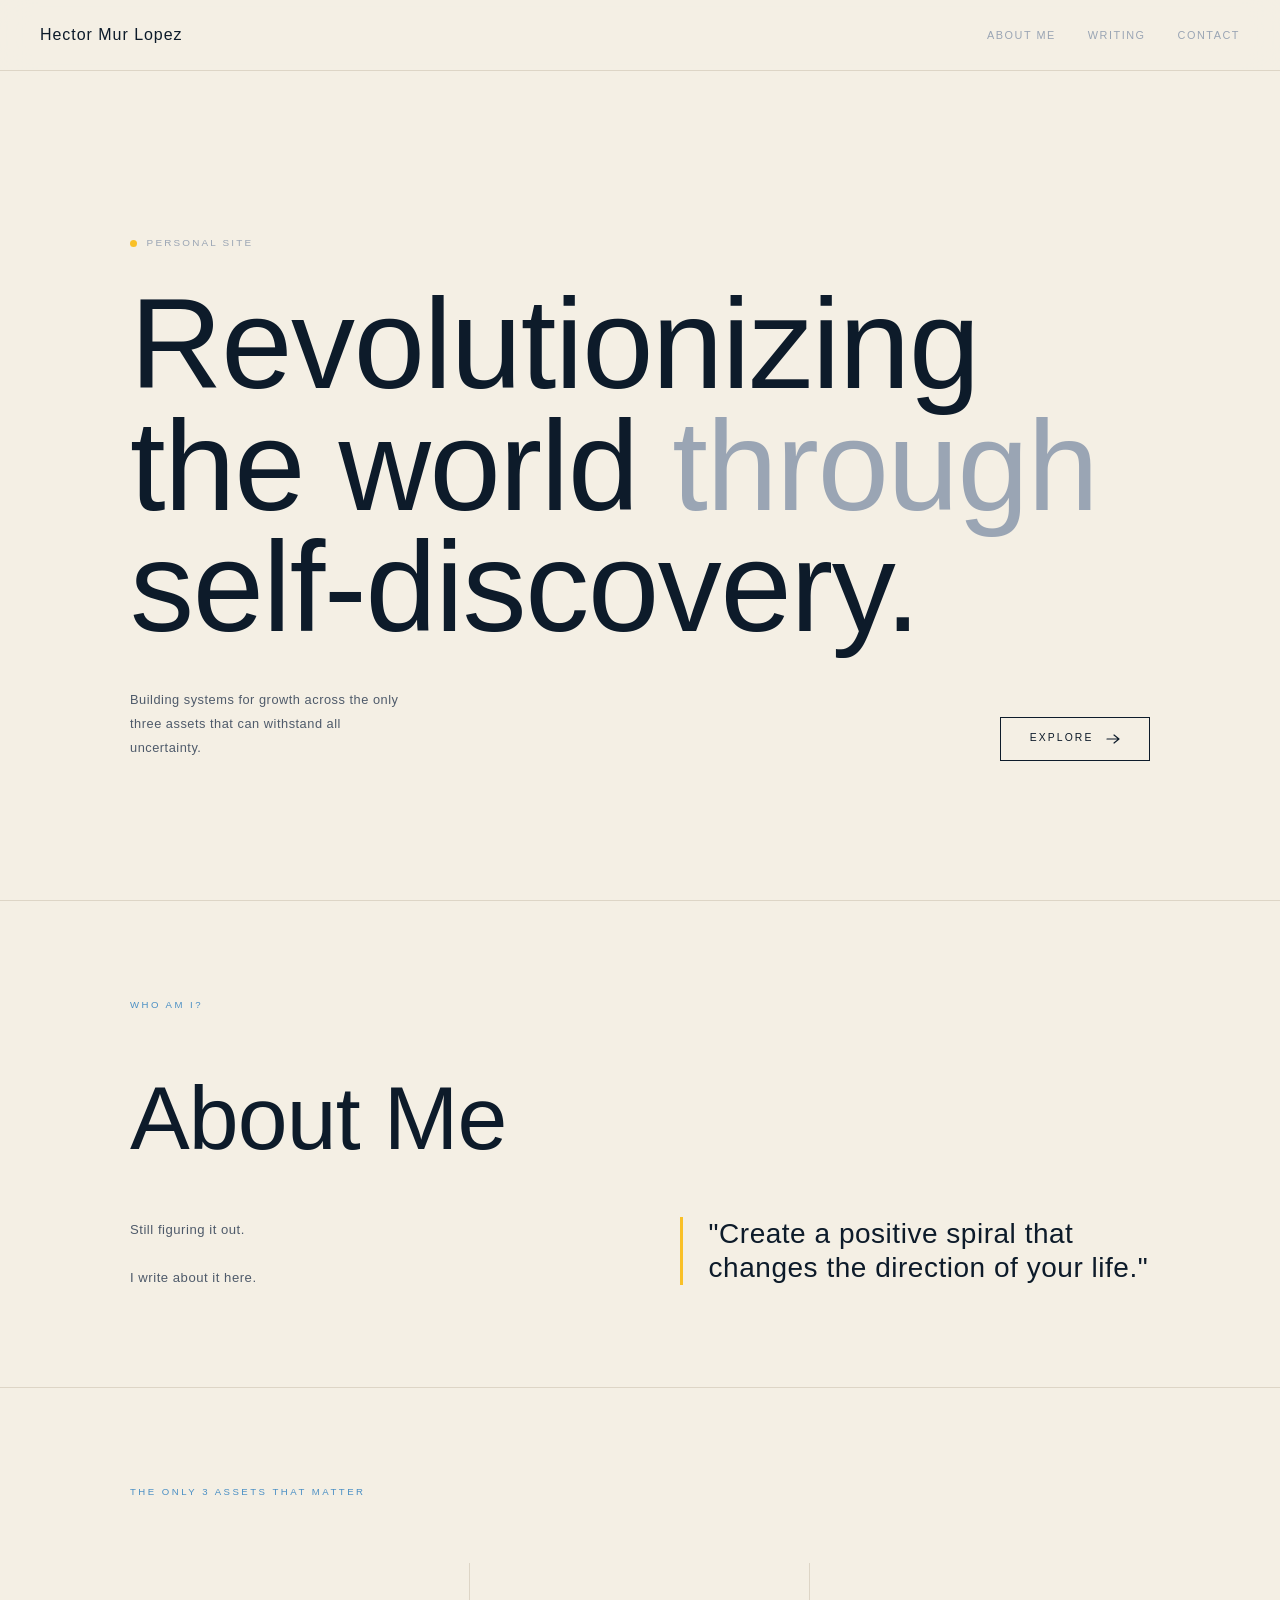
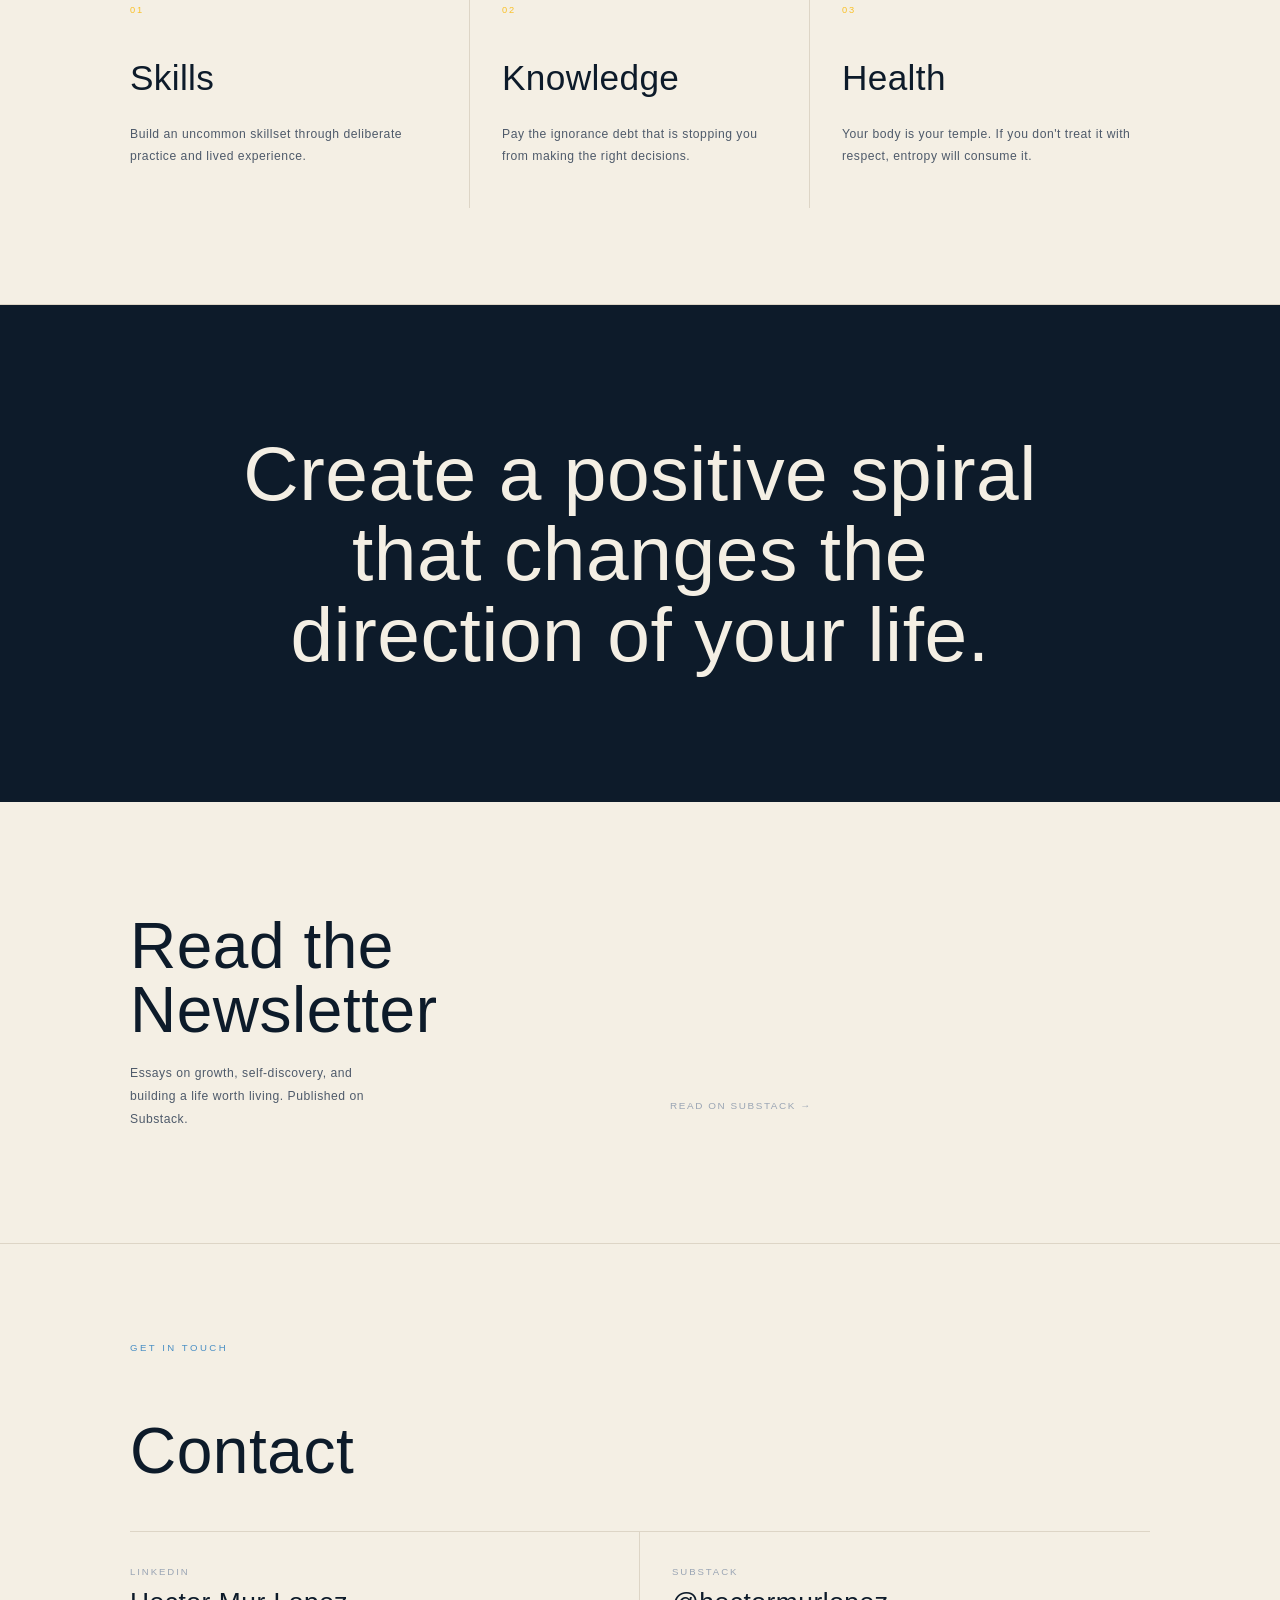
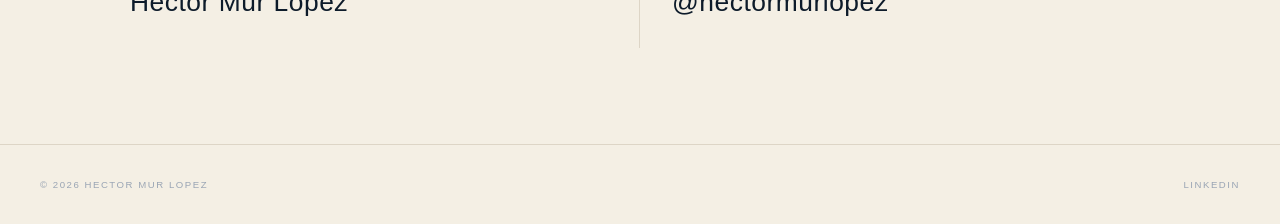
==== index.html @ afc8c468 "Simplify About Me bio to intentionally vague copy https://claude.ai/code/session_018C6dwJKMrqgZKdXpk" ====
<!DOCTYPE html>
<html lang="en">
<head>
  <meta charset="UTF-8" />
  <meta name="viewport" content="width=device-width, initial-scale=1.0"/>
  <meta name="description" content="Hector Mur Lopez, writer and builder obsessed with how ordinary people create extraordinary lives."/>
  <title>Hector Mur Lopez</title>
  <link rel="icon" type="image/svg+xml" href="icon.svg"/>
  <link rel="preload" href="fonts/coolvetica.woff2" as="font" type="font/woff2" crossorigin/>

  <!-- Open Graph -->
  <meta property="og:type"        content="website"/>
  <meta property="og:url"         content="https://hectormurlopez.com"/>
  <meta property="og:title"       content="Hector Mur Lopez"/>
  <meta property="og:description" content="Writer and builder obsessed with how ordinary people create extraordinary lives."/>
  <meta property="og:image"       content="https://hectormurlopez.com/og-image.svg"/>

  <style>
    @font-face {
      font-family: 'Coolvetica';
      src: url('fonts/coolvetica.woff2') format('woff2'),
           url('fonts/coolvetica.woff') format('woff');
      font-weight: normal;
      font-style: normal;
      font-display: swap;
    }

    *, *::before, *::after { box-sizing: border-box; margin: 0; padding: 0; }

    :root {
      --bg:     #f4efe4;   /* warm cream */
      --ink:    #0d1b2a;   /* deep navy */
      --accent: #f9c027;   /* Miró yellow */
      --blue:   #4a8fc4;   /* Miró blue */
      --mid:    #4e5a6a;   /* blue-toned mid */
      --light:  #9aa5b4;   /* muted blue-gray */
      --line:   #ddd5c6;   /* warm divider */
    }

    html { scroll-behavior: smooth; }

    /* SKIP LINK */
    .skip-link {
      position: absolute;
      top: -100%;
      left: 1rem;
      padding: 0.6rem 1.2rem;
      background: var(--ink);
      color: var(--bg);
      font-size: 0.72rem;
      letter-spacing: 0.1em;
      text-decoration: none;
      z-index: 200;
    }
    .skip-link:focus { top: 1rem; }

    /* FOCUS */
    :focus-visible {
      outline: 2px solid var(--blue);
      outline-offset: 3px;
    }

    body {
      background: var(--bg);
      color: var(--ink);
      font-family: 'Helvetica Neue', Helvetica, Arial, sans-serif;
      font-size: 13px;
      font-weight: 400;
      letter-spacing: 0.04em;
      line-height: 1.6;
      overflow-x: hidden;
    }

    /* NAV */
    nav {
      position: fixed;
      top: 0; left: 0; right: 0;
      z-index: 100;
      display: flex;
      justify-content: space-between;
      align-items: center;
      padding: 1.4rem 2.5rem;
      background: rgba(244, 239, 228, 0.92);
      backdrop-filter: blur(16px);
      -webkit-backdrop-filter: blur(16px);
      border-bottom: 1px solid var(--line);
      opacity: 0;
      animation: fadeIn 0.6s ease 0.1s forwards;
    }

    .nav-name {
      font-family: 'Coolvetica', 'Helvetica Neue', sans-serif;
      font-size: 1rem;
      letter-spacing: 0.06em;
      text-decoration: none;
      color: var(--ink);
    }

    .nav-links {
      display: flex;
      gap: 2rem;
      list-style: none;
    }

    .nav-links a {
      font-size: 0.68rem;
      letter-spacing: 0.14em;
      text-transform: uppercase;
      text-decoration: none;
      color: var(--light);
      transition: color 0.2s;
    }

    .nav-links a:hover { color: var(--blue); }

    /* HERO */
    .hero {
      min-height: 100vh;
      display: flex;
      flex-direction: column;
      justify-content: center;
      padding: 10rem 2.5rem 4rem;
      max-width: 1100px;
      margin: 0 auto;
    }

    .hero-tag {
      display: flex;
      align-items: center;
      gap: 0.6rem;
      font-size: 0.62rem;
      letter-spacing: 0.22em;
      text-transform: uppercase;
      color: var(--light);
      margin-bottom: 2rem;
      opacity: 0;
      animation: fadeUp 0.7s ease 0.4s forwards;
    }

    .hero-tag::before {
      content: '';
      display: inline-block;
      width: 7px;
      height: 7px;
      background: var(--accent);
      border-radius: 50%;
      flex-shrink: 0;
    }

    .hero h1 {
      font-family: 'Coolvetica', 'Helvetica Neue', sans-serif;
      font-size: clamp(3.5rem, 10vw, 8rem);
      font-weight: normal;
      line-height: 0.95;
      letter-spacing: -0.01em;
      color: var(--ink);
      margin-bottom: 2.5rem;
      opacity: 0;
      animation: fadeUp 0.7s ease 0.55s forwards;
    }

    .hero h1 span { color: var(--light); }

    .hero-body {
      display: flex;
      align-items: flex-end;
      justify-content: space-between;
      gap: 2rem;
      flex-wrap: wrap;
      opacity: 0;
      animation: fadeUp 0.7s ease 0.7s forwards;
    }

    .hero-desc {
      font-size: 0.8rem;
      color: var(--mid);
      line-height: 1.9;
      max-width: 38ch;
    }

    .hero-cta {
      display: inline-flex;
      align-items: center;
      gap: 0.8rem;
      padding: 0.8rem 1.8rem;
      border: 1px solid var(--ink);
      text-decoration: none;
      color: var(--ink);
      font-size: 0.65rem;
      letter-spacing: 0.2em;
      text-transform: uppercase;
      white-space: nowrap;
      transition: background 0.25s, color 0.25s, border-color 0.25s;
      flex-shrink: 0;
    }

    .hero-cta:hover { background: var(--ink); color: var(--bg); }
    .hero-cta svg { transition: transform 0.25s; }
    .hero-cta:hover svg { transform: translateX(4px); }

    /* RULE */
    .rule { width: 100%; height: 1px; background: var(--line); }

    /* SECTION LABEL */
    .section-label {
      font-size: 0.6rem;
      letter-spacing: 0.26em;
      text-transform: uppercase;
      color: var(--blue);
      margin-bottom: 4rem;
      display: block;
    }

    /* ABOUT */
    .about-section {
      max-width: 1100px;
      margin: 0 auto;
      padding: 6rem 2.5rem;
    }

    .about-section h2 {
      font-family: 'Coolvetica', 'Helvetica Neue', sans-serif;
      font-size: clamp(3rem, 7vw, 6rem);
      font-weight: normal;
      line-height: 0.95;
      letter-spacing: -0.01em;
      margin-bottom: 3.5rem;
      opacity: 0;
      transform: translateY(20px);
      transition: opacity 0.6s ease, transform 0.6s ease;
    }

    .about-section h2.visible { opacity: 1; transform: translateY(0); }

    .about-body {
      display: grid;
      grid-template-columns: 1fr 1fr;
      gap: 5rem;
      align-items: start;
    }

    .about-bio p {
      font-size: 0.82rem;
      line-height: 1.95;
      color: var(--mid);
      margin-bottom: 1.4rem;
    }

    .about-bio p:last-child { margin-bottom: 0; }

    .about-highlight {
      font-family: 'Coolvetica', 'Helvetica Neue', sans-serif;
      font-size: 1.75rem;
      font-weight: normal;
      line-height: 1.2;
      color: var(--ink);
      border-left: 3px solid var(--accent);
      padding-left: 1.6rem;
    }

    /* PILLARS */
    .pillars-section {
      max-width: 1100px;
      margin: 0 auto;
      padding: 6rem 2.5rem;
    }

    .pillars {
      display: grid;
      grid-template-columns: repeat(3, 1fr);
    }

    .pillar {
      padding: 2.5rem 2rem 2.5rem 0;
      border-right: 1px solid var(--line);
      opacity: 0;
      transform: translateY(20px);
      transition: opacity 0.6s ease, transform 0.6s ease;
    }

    .pillar:last-child { border-right: none; padding-right: 0; }
    .pillar:not(:first-child) { padding-left: 2rem; }
    .pillar.visible { opacity: 1; transform: translateY(0); }
    .pillar:nth-child(2) { transition-delay: 0.1s; }
    .pillar:nth-child(3) { transition-delay: 0.2s; }

    .pillar-index {
      font-size: 0.58rem;
      letter-spacing: 0.2em;
      color: var(--accent);
      margin-bottom: 2rem;
      text-transform: uppercase;
    }

    .pillar h3 {
      font-family: 'Coolvetica', 'Helvetica Neue', sans-serif;
      font-size: 2.2rem;
      font-weight: normal;
      letter-spacing: 0.01em;
      margin-bottom: 1rem;
    }

    .pillar p {
      font-size: 0.76rem;
      line-height: 1.85;
      color: var(--mid);
    }

    /* STATEMENT */
    .statement {
      background: var(--ink);
      color: var(--bg);
      padding: 8rem 2.5rem;
      text-align: center;
    }

    .statement p {
      font-family: 'Coolvetica', 'Helvetica Neue', sans-serif;
      font-size: clamp(2.4rem, 6vw, 5rem);
      font-weight: normal;
      line-height: 1.05;
      max-width: 800px;
      margin: 0 auto;
      opacity: 0;
      transform: translateY(20px);
      transition: opacity 0.7s ease, transform 0.7s ease;
    }

    .statement p.visible { opacity: 1; transform: translateY(0); }

    /* SUBSTACK */
    .substack-section {
      max-width: 1100px;
      margin: 0 auto;
      padding: 7rem 2.5rem;
      display: flex;
      align-items: center;
      justify-content: space-between;
      gap: 3rem;
      flex-wrap: wrap;
    }

    .substack-left h2 {
      font-family: 'Coolvetica', 'Helvetica Neue', sans-serif;
      font-size: clamp(2.4rem, 5vw, 4rem);
      font-weight: normal;
      line-height: 1;
      margin-bottom: 1.2rem;
    }

    .substack-left p {
      font-size: 0.76rem;
      color: var(--mid);
      line-height: 1.9;
      max-width: 38ch;
    }

    .substack-embed {
      border: none;
      background: transparent;
      width: 480px;
      max-width: 100%;
      display: block;
    }

    .substack-fallback {
      display: block;
      margin-top: 1rem;
      font-size: 0.62rem;
      letter-spacing: 0.16em;
      text-transform: uppercase;
      color: var(--light);
      text-decoration: none;
      transition: color 0.2s;
    }

    .substack-fallback:hover { color: var(--ink); }

    /* CONTACT */
    .contact-section {
      max-width: 1100px;
      margin: 0 auto;
      padding: 6rem 2.5rem;
    }

    .contact-section h2 {
      font-family: 'Coolvetica', 'Helvetica Neue', sans-serif;
      font-size: clamp(2.4rem, 5vw, 4rem);
      font-weight: normal;
      line-height: 1;
      margin-bottom: 3rem;
    }

    .contact-links {
      display: grid;
      grid-template-columns: repeat(2, 1fr);
      border-top: 1px solid var(--line);
    }

    .contact-link {
      display: flex;
      flex-direction: column;
      gap: 0.6rem;
      padding: 2rem 2rem 2rem 0;
      border-right: 1px solid var(--line);
      text-decoration: none;
      color: inherit;
    }

    .contact-link:last-child { border-right: none; padding-right: 0; }
    .contact-link:not(:first-child) { padding-left: 2rem; }

    .contact-label {
      font-size: 0.6rem;
      letter-spacing: 0.2em;
      text-transform: uppercase;
      color: var(--light);
      transition: color 0.2s;
    }

    .contact-handle {
      font-family: 'Coolvetica', 'Helvetica Neue', sans-serif;
      font-size: 1.65rem;
      font-weight: normal;
      line-height: 1;
      color: var(--ink);
      transition: color 0.2s;
    }

    .contact-link:hover .contact-label { color: var(--blue); }
    .contact-link:hover .contact-handle { color: var(--blue); }

    /* FOOTER */
    footer {
      border-top: 1px solid var(--line);
      padding: 2rem 2.5rem;
      display: flex;
      justify-content: space-between;
      align-items: center;
      flex-wrap: wrap;
      gap: 1rem;
    }

    footer span, footer a {
      font-size: 0.6rem;
      letter-spacing: 0.16em;
      text-transform: uppercase;
      color: var(--light);
      text-decoration: none;
      transition: color 0.2s;
    }

    footer a:hover { color: var(--ink); }

    /* RESPONSIVE */
    @media (max-width: 640px) {
      nav { padding: 1.2rem 1.5rem; }
      .nav-links { gap: 1.2rem; }

      .pillars { grid-template-columns: 1fr; }
      .pillar { border-right: none; border-bottom: 1px solid var(--line); padding: 2rem 0 !important; }
      .pillar:last-child { border-bottom: none; }

      .about-body { grid-template-columns: 1fr; gap: 2.5rem; }

      .substack-section { padding: 5rem 1.5rem; }

      .contact-links { grid-template-columns: 1fr; }
      .contact-link {
        border-right: none;
        border-bottom: 1px solid var(--line);
        padding: 1.5rem 0 !important;
      }
      .contact-link:last-child { border-bottom: none; }
    }

    /* ANIMATIONS */
    @keyframes fadeIn { to { opacity: 1; } }

    @keyframes fadeUp {
      from { opacity: 0; transform: translateY(16px); }
      to   { opacity: 1; transform: translateY(0); }
    }
  </style>
</head>
<body>

  <a class="skip-link" href="#main">Skip to content</a>

  <nav>
    <a class="nav-name" href="#">Hector Mur Lopez</a>
    <ul class="nav-links">
      <li><a href="#about">About Me</a></li>
      <li><a href="#writing">Writing</a></li>
      <li><a href="#contact">Contact</a></li>
    </ul>
  </nav>

  <main id="main">

  <!-- HERO -->
  <div class="hero">
    <p class="hero-tag">Personal Site</p>
    <h1>Revolutionizing<br>the world <span>through</span><br>self-discovery.</h1>
    <div class="hero-body">
      <p class="hero-desc">Building systems for growth across the only three assets that can withstand all uncertainty.</p>
      <a href="#about" class="hero-cta">
        Explore
        <svg width="14" height="10" viewBox="0 0 14 10" fill="none" aria-hidden="true">
          <path d="M1 5h12M8 1l5 4-5 4" stroke="currentColor" stroke-width="1.2" stroke-linecap="round" stroke-linejoin="round"/>
        </svg>
      </a>
    </div>
  </div>

  <div class="rule"></div>

  <!-- ABOUT ME -->
  <div class="about-section" id="about">
    <span class="section-label">Who am I?</span>
    <h2>About Me</h2>
    <div class="about-body">
      <div class="about-bio">
        <p>Still figuring it out.</p>
        <p>I write about it here.</p>
      </div>
      <div>
        <p class="about-highlight">"Create a positive spiral that changes the direction of your life."</p>
      </div>
    </div>
  </div>

  <div class="rule"></div>

  <!-- PILLARS -->
  <div class="pillars-section" id="pillars">
    <span class="section-label">The Only 3 Assets that Matter</span>
    <div class="pillars">
      <div class="pillar">
        <div class="pillar-index">01</div>
        <h3>Skills</h3>
        <p>Build an uncommon skillset through deliberate practice and lived experience.</p>
      </div>
      <div class="pillar">
        <div class="pillar-index">02</div>
        <h3>Knowledge</h3>
        <p>Pay the ignorance debt that is stopping you from making the right decisions.</p>
      </div>
      <div class="pillar">
        <div class="pillar-index">03</div>
        <h3>Health</h3>
        <p>Your body is your temple. If you don't treat it with respect, entropy will consume it.</p>
      </div>
    </div>
  </div>

  <div class="rule"></div>

  <!-- STATEMENT -->
  <div class="statement">
    <p>Create a positive spiral that changes the direction of your life.</p>
  </div>

  <!-- SUBSTACK -->
  <div class="substack-section" id="writing">
    <div class="substack-left">
      <h2>Read the<br>Newsletter</h2>
      <p>Essays on growth, self-discovery, and building a life worth living. Published on Substack.</p>
    </div>
    <div>
      <iframe
        src="https://hectormurlopez.substack.com/embed?bgcolor=f4efe4"
        class="substack-embed"
        height="150"
        frameborder="0"
        scrolling="no"
        title="Subscribe to the newsletter">
      </iframe>
      <a href="https://hectormurlopez.substack.com" class="substack-fallback" target="_blank" rel="noopener" aria-label="Read on Substack (opens in new tab)">
        Read on Substack &rarr;
      </a>
    </div>
  </div>

  <div class="rule"></div>

  <!-- CONTACT -->
  <div class="contact-section" id="contact">
    <span class="section-label">Get in touch</span>
    <h2>Contact</h2>
    <div class="contact-links">
      <a href="https://www.linkedin.com/in/hector-mur-lopez/" class="contact-link" target="_blank" rel="noopener">
        <span class="contact-label">LinkedIn</span>
        <span class="contact-handle">Hector Mur Lopez</span>
      </a>
      <a href="https://substack.com/@hectormurlopez" class="contact-link" target="_blank" rel="noopener">
        <span class="contact-label">Substack</span>
        <span class="contact-handle">@hectormurlopez</span>
      </a>
    </div>
  </div>

  </main>

  <footer>
    <span>&copy; 2026 Hector Mur Lopez</span>
    <a href="https://www.linkedin.com/in/hector-mur-lopez/" target="_blank" rel="noopener">LinkedIn</a>
  </footer>

  <script>
    const observer = new IntersectionObserver(entries => {
      entries.forEach(e => { if (e.isIntersecting) e.target.classList.add('visible'); });
    }, { threshold: 0.15 });
    document.querySelectorAll('.pillar, .statement p, .about-section h2').forEach(el => observer.observe(el));
  </script>

  <!-- GoatCounter analytics — replace YOUR_CODE with your goatcounter.com site code -->
  <script data-goatcounter="https://hmurlopez.goatcounter.com/count" async src="//gc.zgo.at/count.js"></script>

</body>
</html>
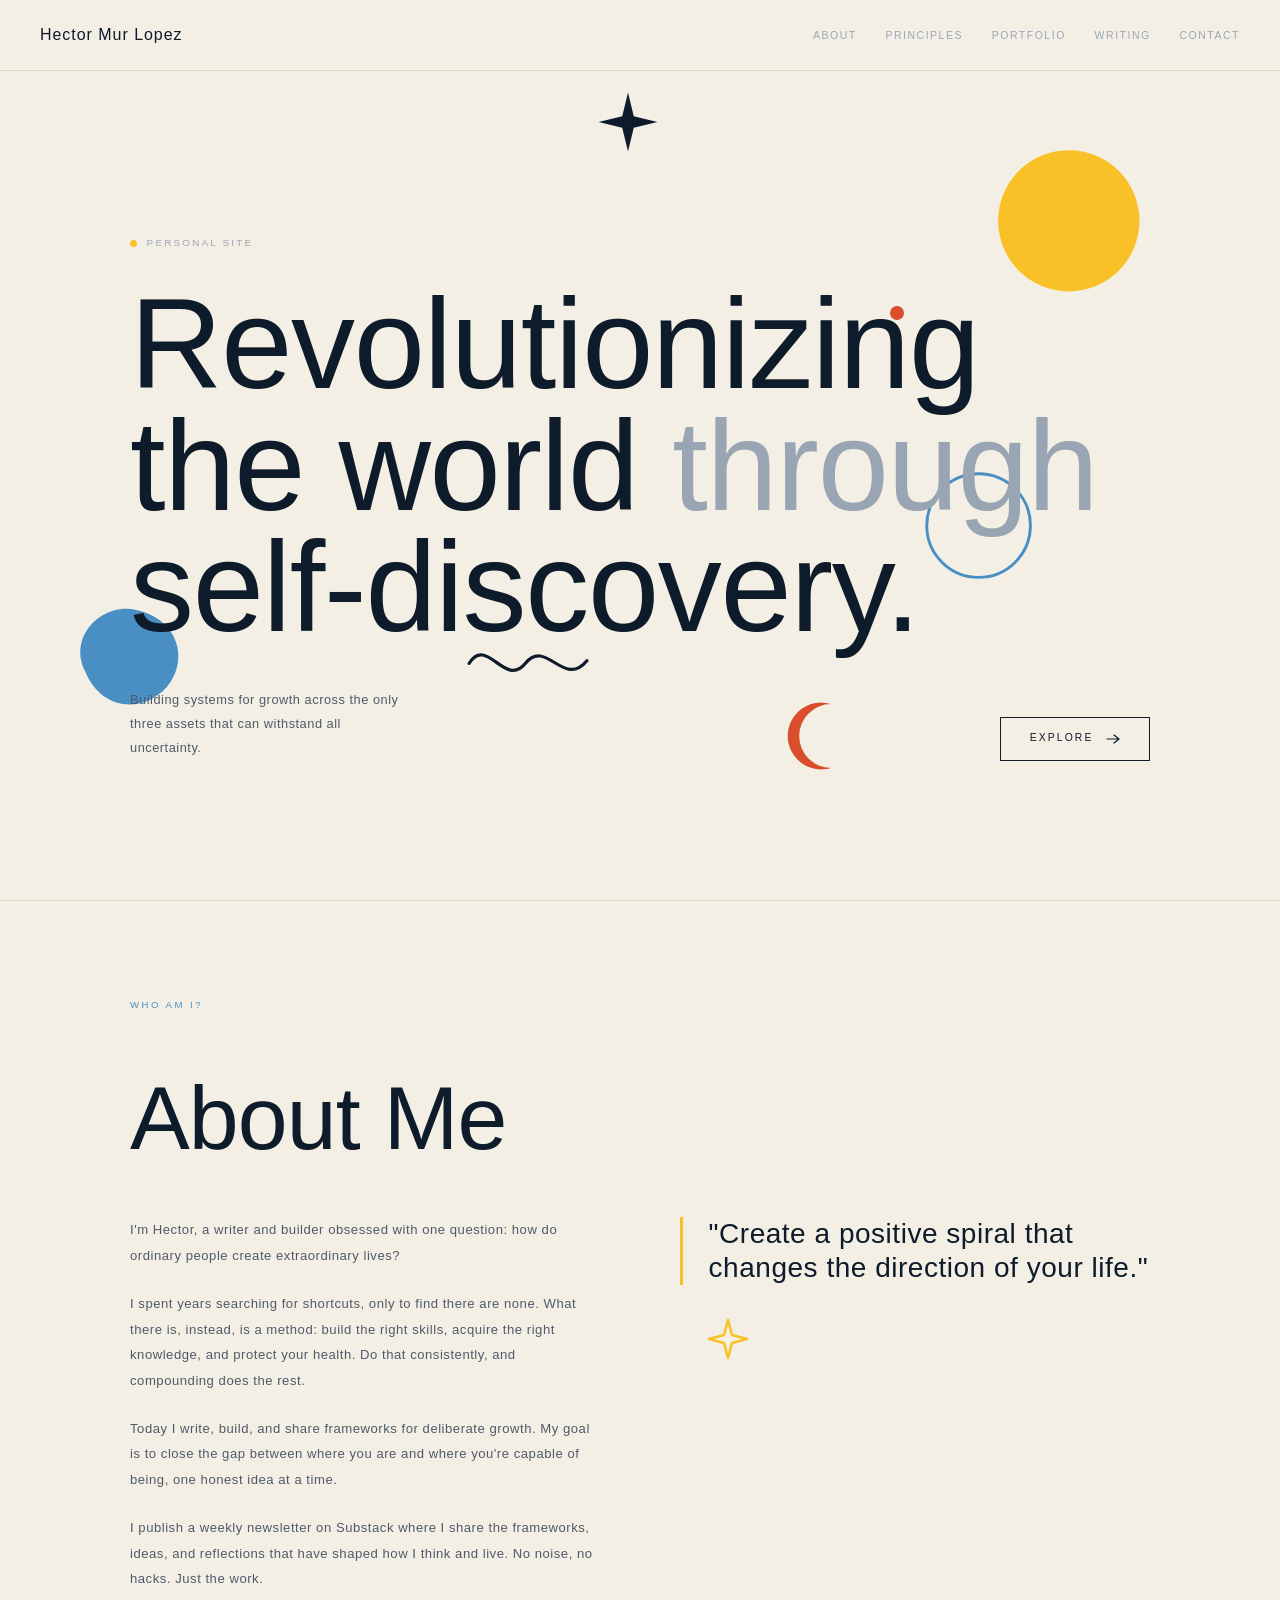
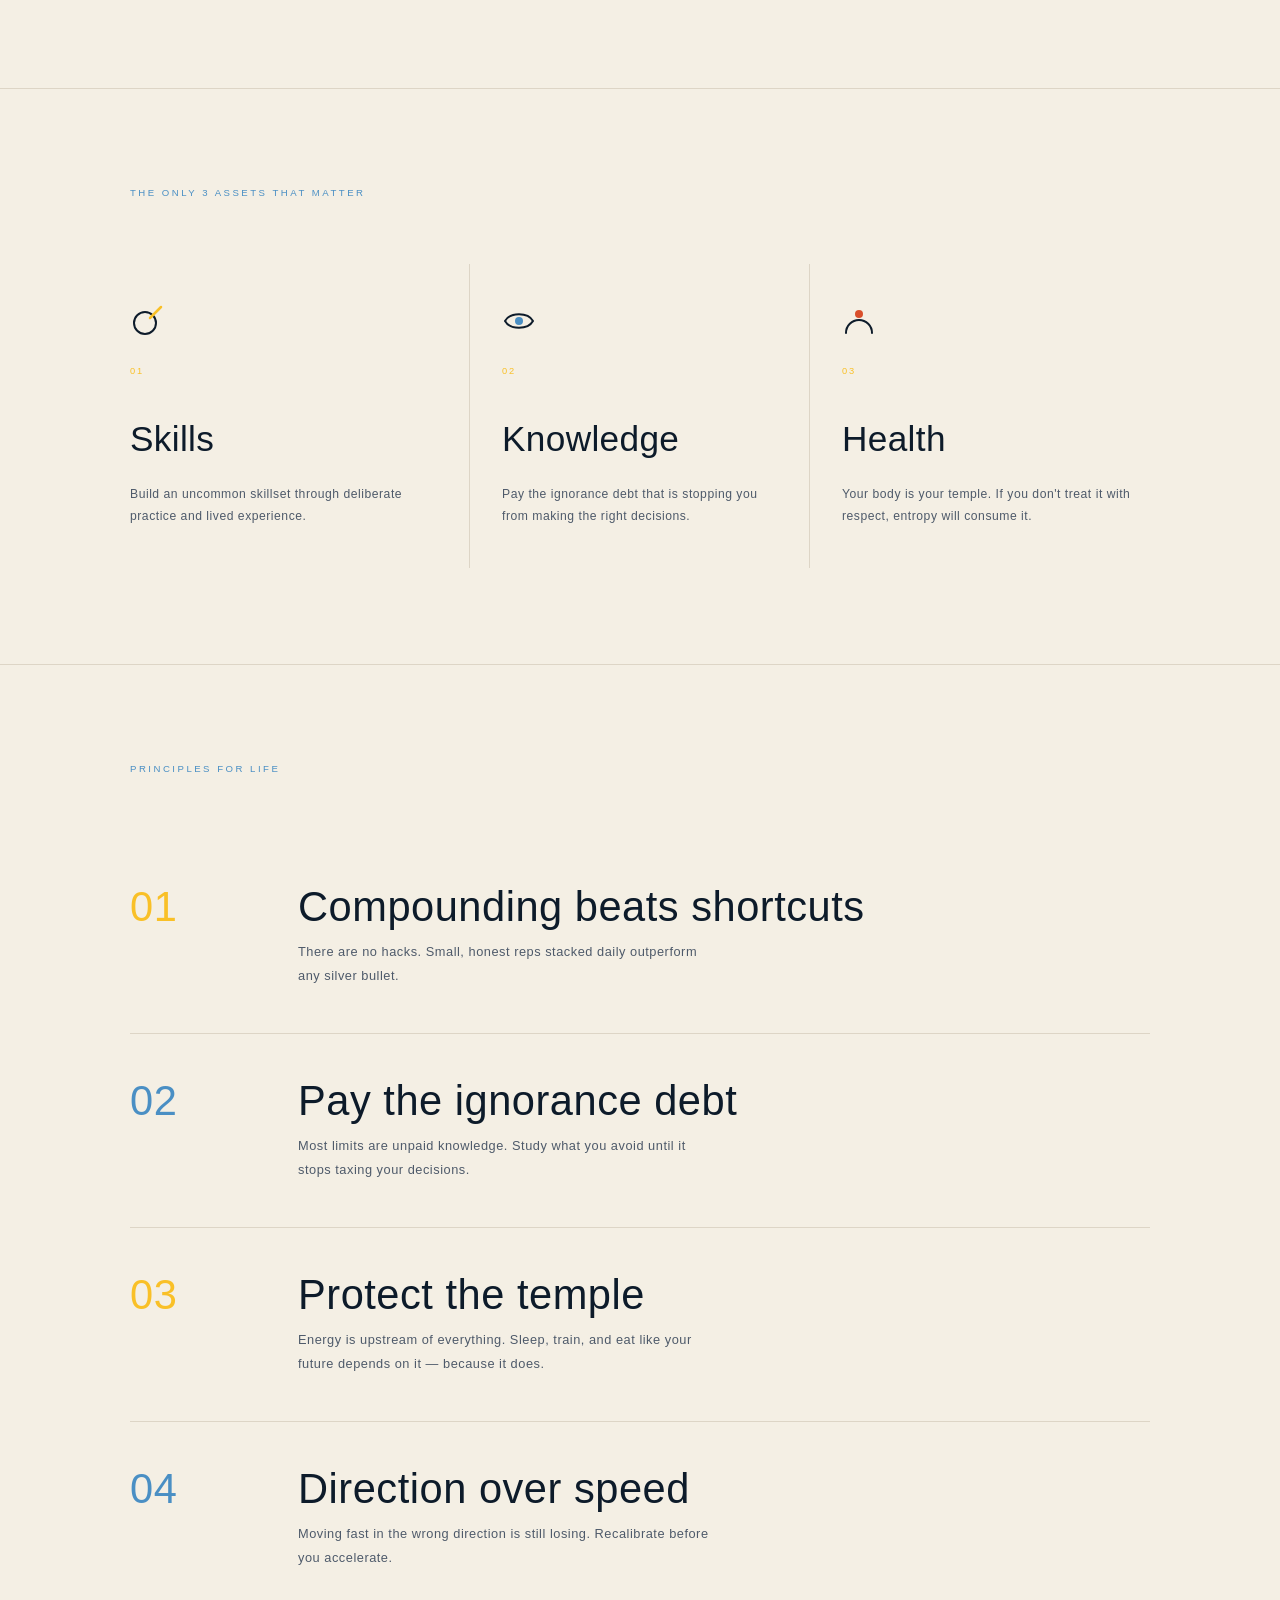
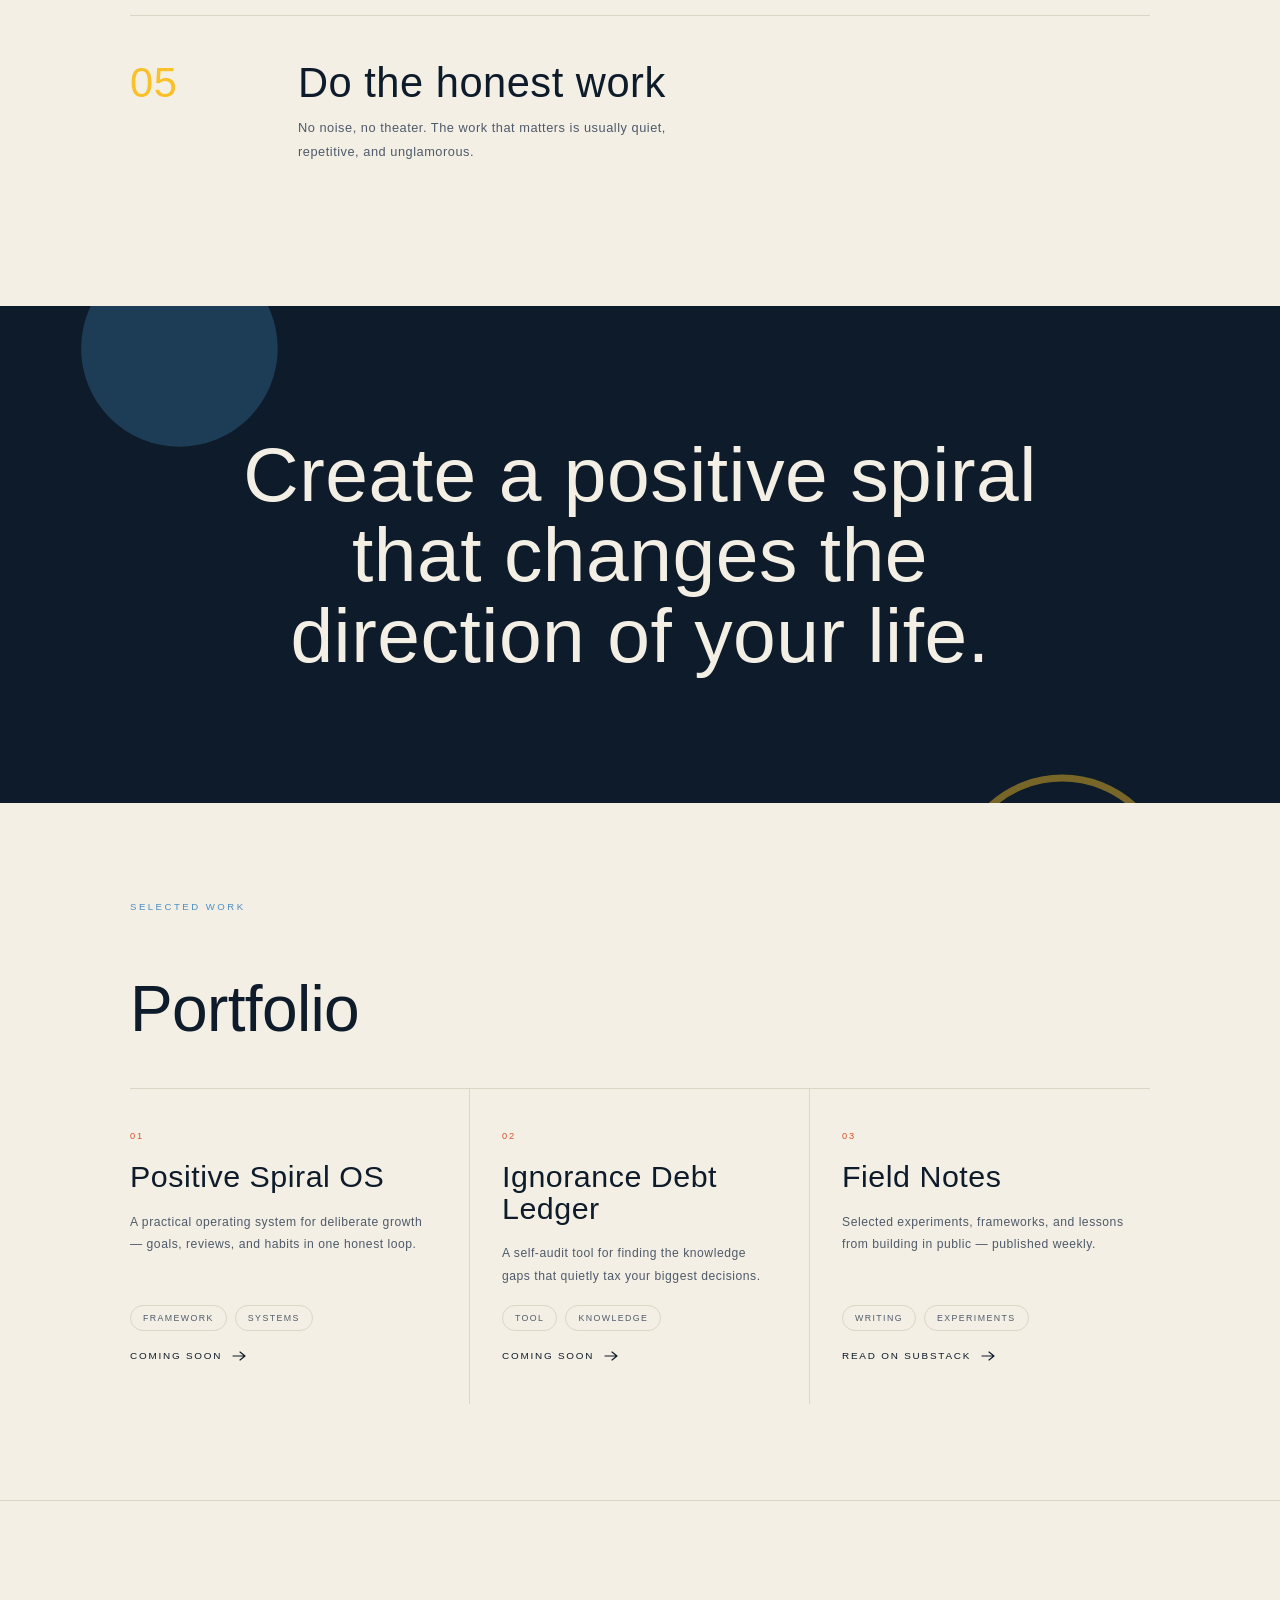
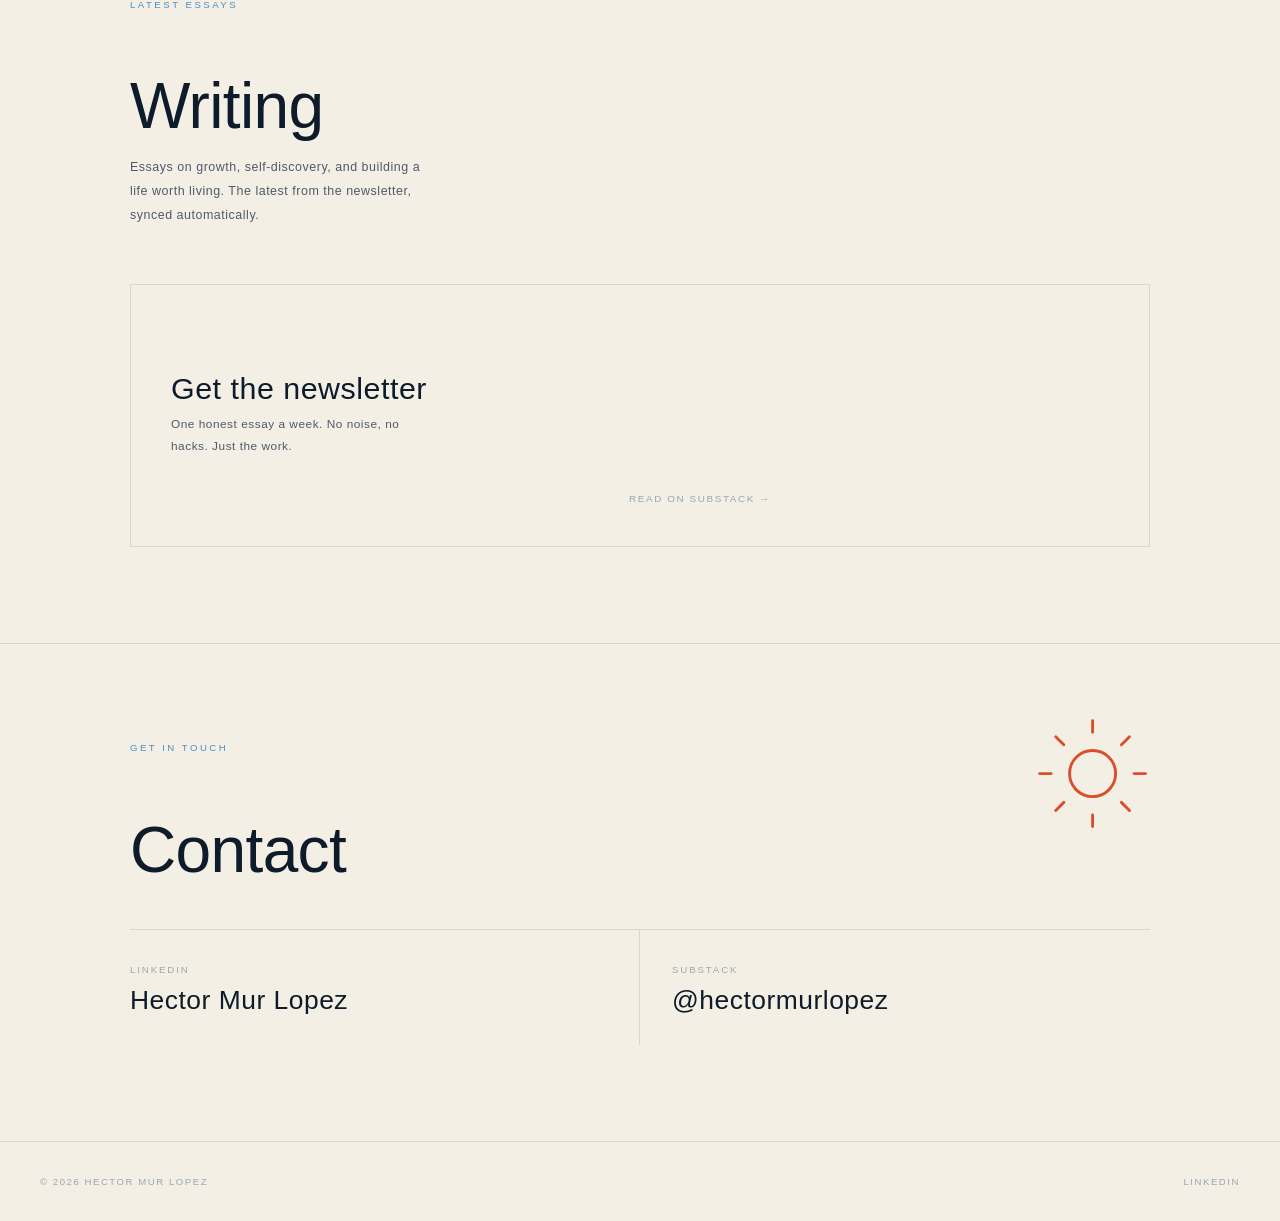
==== commit 9a52b82f: "Restructure page: shared stylesheet, Principles + Portfolio sections, CSP - Extract all CSS into sty" ====
--- a/index.html
+++ b/index.html
@@ -1,496 +1,38 @@
 <!DOCTYPE html>
-<html lang="en">
+<html lang="en" data-motion="bold">
 <head>
   <meta charset="UTF-8" />
   <meta name="viewport" content="width=device-width, initial-scale=1.0"/>
-  <meta name="description" content="Hector Mur Lopez, writer and builder obsessed with how ordinary people create extraordinary lives."/>
+  <meta http-equiv="Content-Security-Policy" content="default-src 'self'; script-src 'self' https://gc.zgo.at; connect-src 'self' https://hmurlopez.goatcounter.com; img-src 'self' data: https://hmurlopez.goatcounter.com; frame-src https://hectormurlopez.substack.com; style-src 'self'; font-src 'self'; base-uri 'none'; form-action 'none'"/>
+  <meta name="description" content="Hector Mur Lopez — writer and builder. Essays and frameworks on skills, knowledge, and health: how ordinary people create extraordinary lives."/>
   <title>Hector Mur Lopez</title>
-  <link rel="icon" type="image/svg+xml" href="icon.svg"/>
-  <link rel="preload" href="fonts/coolvetica.woff2" as="font" type="font/woff2" crossorigin/>
+  <link rel="icon" type="image/svg+xml" href="/icon.svg"/>
+  <link rel="preload" href="/fonts/coolvetica.woff2" as="font" type="font/woff2" crossorigin/>
+  <link rel="stylesheet" href="/styles.css"/>
 
   <!-- Open Graph -->
   <meta property="og:type"        content="website"/>
   <meta property="og:url"         content="https://hectormurlopez.com"/>
   <meta property="og:title"       content="Hector Mur Lopez"/>
-  <meta property="og:description" content="Writer and builder obsessed with how ordinary people create extraordinary lives."/>
+  <meta property="og:description" content="Writer and builder. Essays and frameworks on skills, knowledge, and health — how ordinary people create extraordinary lives."/>
   <meta property="og:image"       content="https://hectormurlopez.com/og-image.svg"/>
-
-  <style>
-    @font-face {
-      font-family: 'Coolvetica';
-      src: url('fonts/coolvetica.woff2') format('woff2'),
-           url('fonts/coolvetica.woff') format('woff');
-      font-weight: normal;
-      font-style: normal;
-      font-display: swap;
-    }
-
-    *, *::before, *::after { box-sizing: border-box; margin: 0; padding: 0; }
-
-    :root {
-      --bg:     #f4efe4;   /* warm cream */
-      --ink:    #0d1b2a;   /* deep navy */
-      --accent: #f9c027;   /* Miró yellow */
-      --blue:   #4a8fc4;   /* Miró blue */
-      --mid:    #4e5a6a;   /* blue-toned mid */
-      --light:  #9aa5b4;   /* muted blue-gray */
-      --line:   #ddd5c6;   /* warm divider */
-    }
-
-    html { scroll-behavior: smooth; }
-
-    /* SKIP LINK */
-    .skip-link {
-      position: absolute;
-      top: -100%;
-      left: 1rem;
-      padding: 0.6rem 1.2rem;
-      background: var(--ink);
-      color: var(--bg);
-      font-size: 0.72rem;
-      letter-spacing: 0.1em;
-      text-decoration: none;
-      z-index: 200;
-    }
-    .skip-link:focus { top: 1rem; }
-
-    /* FOCUS */
-    :focus-visible {
-      outline: 2px solid var(--blue);
-      outline-offset: 3px;
-    }
-
-    body {
-      background: var(--bg);
-      color: var(--ink);
-      font-family: 'Helvetica Neue', Helvetica, Arial, sans-serif;
-      font-size: 13px;
-      font-weight: 400;
-      letter-spacing: 0.04em;
-      line-height: 1.6;
-      overflow-x: hidden;
-    }
-
-    /* NAV */
-    nav {
-      position: fixed;
-      top: 0; left: 0; right: 0;
-      z-index: 100;
-      display: flex;
-      justify-content: space-between;
-      align-items: center;
-      padding: 1.4rem 2.5rem;
-      background: rgba(244, 239, 228, 0.92);
-      backdrop-filter: blur(16px);
-      -webkit-backdrop-filter: blur(16px);
-      border-bottom: 1px solid var(--line);
-      opacity: 0;
-      animation: fadeIn 0.6s ease 0.1s forwards;
-    }
-
-    .nav-name {
-      font-family: 'Coolvetica', 'Helvetica Neue', sans-serif;
-      font-size: 1rem;
-      letter-spacing: 0.06em;
-      text-decoration: none;
-      color: var(--ink);
-    }
-
-    .nav-links {
-      display: flex;
-      gap: 2rem;
-      list-style: none;
-    }
-
-    .nav-links a {
-      font-size: 0.68rem;
-      letter-spacing: 0.14em;
-      text-transform: uppercase;
-      text-decoration: none;
-      color: var(--light);
-      transition: color 0.2s;
-    }
-
-    .nav-links a:hover { color: var(--blue); }
-
-    /* HERO */
-    .hero {
-      min-height: 100vh;
-      display: flex;
-      flex-direction: column;
-      justify-content: center;
-      padding: 10rem 2.5rem 4rem;
-      max-width: 1100px;
-      margin: 0 auto;
-    }
-
-    .hero-tag {
-      display: flex;
-      align-items: center;
-      gap: 0.6rem;
-      font-size: 0.62rem;
-      letter-spacing: 0.22em;
-      text-transform: uppercase;
-      color: var(--light);
-      margin-bottom: 2rem;
-      opacity: 0;
-      animation: fadeUp 0.7s ease 0.4s forwards;
-    }
-
-    .hero-tag::before {
-      content: '';
-      display: inline-block;
-      width: 7px;
-      height: 7px;
-      background: var(--accent);
-      border-radius: 50%;
-      flex-shrink: 0;
-    }
-
-    .hero h1 {
-      font-family: 'Coolvetica', 'Helvetica Neue', sans-serif;
-      font-size: clamp(3.5rem, 10vw, 8rem);
-      font-weight: normal;
-      line-height: 0.95;
-      letter-spacing: -0.01em;
-      color: var(--ink);
-      margin-bottom: 2.5rem;
-      opacity: 0;
-      animation: fadeUp 0.7s ease 0.55s forwards;
-    }
-
-    .hero h1 span { color: var(--light); }
-
-    .hero-body {
-      display: flex;
-      align-items: flex-end;
-      justify-content: space-between;
-      gap: 2rem;
-      flex-wrap: wrap;
-      opacity: 0;
-      animation: fadeUp 0.7s ease 0.7s forwards;
-    }
-
-    .hero-desc {
-      font-size: 0.8rem;
-      color: var(--mid);
-      line-height: 1.9;
-      max-width: 38ch;
-    }
-
-    .hero-cta {
-      display: inline-flex;
-      align-items: center;
-      gap: 0.8rem;
-      padding: 0.8rem 1.8rem;
-      border: 1px solid var(--ink);
-      text-decoration: none;
-      color: var(--ink);
-      font-size: 0.65rem;
-      letter-spacing: 0.2em;
-      text-transform: uppercase;
-      white-space: nowrap;
-      transition: background 0.25s, color 0.25s, border-color 0.25s;
-      flex-shrink: 0;
-    }
-
-    .hero-cta:hover { background: var(--ink); color: var(--bg); }
-    .hero-cta svg { transition: transform 0.25s; }
-    .hero-cta:hover svg { transform: translateX(4px); }
-
-    /* RULE */
-    .rule { width: 100%; height: 1px; background: var(--line); }
-
-    /* SECTION LABEL */
-    .section-label {
-      font-size: 0.6rem;
-      letter-spacing: 0.26em;
-      text-transform: uppercase;
-      color: var(--blue);
-      margin-bottom: 4rem;
-      display: block;
-    }
-
-    /* ABOUT */
-    .about-section {
-      max-width: 1100px;
-      margin: 0 auto;
-      padding: 6rem 2.5rem;
-    }
-
-    .about-section h2 {
-      font-family: 'Coolvetica', 'Helvetica Neue', sans-serif;
-      font-size: clamp(3rem, 7vw, 6rem);
-      font-weight: normal;
-      line-height: 0.95;
-      letter-spacing: -0.01em;
-      margin-bottom: 3.5rem;
-      opacity: 0;
-      transform: translateY(20px);
-      transition: opacity 0.6s ease, transform 0.6s ease;
-    }
-
-    .about-section h2.visible { opacity: 1; transform: translateY(0); }
-
-    .about-body {
-      display: grid;
-      grid-template-columns: 1fr 1fr;
-      gap: 5rem;
-      align-items: start;
-    }
-
-    .about-bio p {
-      font-size: 0.82rem;
-      line-height: 1.95;
-      color: var(--mid);
-      margin-bottom: 1.4rem;
-    }
-
-    .about-bio p:last-child { margin-bottom: 0; }
-
-    .about-highlight {
-      font-family: 'Coolvetica', 'Helvetica Neue', sans-serif;
-      font-size: 1.75rem;
-      font-weight: normal;
-      line-height: 1.2;
-      color: var(--ink);
-      border-left: 3px solid var(--accent);
-      padding-left: 1.6rem;
-    }
-
-    /* PILLARS */
-    .pillars-section {
-      max-width: 1100px;
-      margin: 0 auto;
-      padding: 6rem 2.5rem;
-    }
-
-    .pillars {
-      display: grid;
-      grid-template-columns: repeat(3, 1fr);
-    }
-
-    .pillar {
-      padding: 2.5rem 2rem 2.5rem 0;
-      border-right: 1px solid var(--line);
-      opacity: 0;
-      transform: translateY(20px);
-      transition: opacity 0.6s ease, transform 0.6s ease;
-    }
-
-    .pillar:last-child { border-right: none; padding-right: 0; }
-    .pillar:not(:first-child) { padding-left: 2rem; }
-    .pillar.visible { opacity: 1; transform: translateY(0); }
-    .pillar:nth-child(2) { transition-delay: 0.1s; }
-    .pillar:nth-child(3) { transition-delay: 0.2s; }
-
-    .pillar-index {
-      font-size: 0.58rem;
-      letter-spacing: 0.2em;
-      color: var(--accent);
-      margin-bottom: 2rem;
-      text-transform: uppercase;
-    }
-
-    .pillar h3 {
-      font-family: 'Coolvetica', 'Helvetica Neue', sans-serif;
-      font-size: 2.2rem;
-      font-weight: normal;
-      letter-spacing: 0.01em;
-      margin-bottom: 1rem;
-    }
-
-    .pillar p {
-      font-size: 0.76rem;
-      line-height: 1.85;
-      color: var(--mid);
-    }
-
-    /* STATEMENT */
-    .statement {
-      background: var(--ink);
-      color: var(--bg);
-      padding: 8rem 2.5rem;
-      text-align: center;
-    }
-
-    .statement p {
-      font-family: 'Coolvetica', 'Helvetica Neue', sans-serif;
-      font-size: clamp(2.4rem, 6vw, 5rem);
-      font-weight: normal;
-      line-height: 1.05;
-      max-width: 800px;
-      margin: 0 auto;
-      opacity: 0;
-      transform: translateY(20px);
-      transition: opacity 0.7s ease, transform 0.7s ease;
-    }
-
-    .statement p.visible { opacity: 1; transform: translateY(0); }
-
-    /* SUBSTACK */
-    .substack-section {
-      max-width: 1100px;
-      margin: 0 auto;
-      padding: 7rem 2.5rem;
-      display: flex;
-      align-items: center;
-      justify-content: space-between;
-      gap: 3rem;
-      flex-wrap: wrap;
-    }
-
-    .substack-left h2 {
-      font-family: 'Coolvetica', 'Helvetica Neue', sans-serif;
-      font-size: clamp(2.4rem, 5vw, 4rem);
-      font-weight: normal;
-      line-height: 1;
-      margin-bottom: 1.2rem;
-    }
-
-    .substack-left p {
-      font-size: 0.76rem;
-      color: var(--mid);
-      line-height: 1.9;
-      max-width: 38ch;
-    }
-
-    .substack-embed {
-      border: none;
-      background: transparent;
-      width: 480px;
-      max-width: 100%;
-      display: block;
-    }
-
-    .substack-fallback {
-      display: block;
-      margin-top: 1rem;
-      font-size: 0.62rem;
-      letter-spacing: 0.16em;
-      text-transform: uppercase;
-      color: var(--light);
-      text-decoration: none;
-      transition: color 0.2s;
-    }
-
-    .substack-fallback:hover { color: var(--ink); }
-
-    /* CONTACT */
-    .contact-section {
-      max-width: 1100px;
-      margin: 0 auto;
-      padding: 6rem 2.5rem;
-    }
-
-    .contact-section h2 {
-      font-family: 'Coolvetica', 'Helvetica Neue', sans-serif;
-      font-size: clamp(2.4rem, 5vw, 4rem);
-      font-weight: normal;
-      line-height: 1;
-      margin-bottom: 3rem;
-    }
-
-    .contact-links {
-      display: grid;
-      grid-template-columns: repeat(2, 1fr);
-      border-top: 1px solid var(--line);
-    }
-
-    .contact-link {
-      display: flex;
-      flex-direction: column;
-      gap: 0.6rem;
-      padding: 2rem 2rem 2rem 0;
-      border-right: 1px solid var(--line);
-      text-decoration: none;
-      color: inherit;
-    }
-
-    .contact-link:last-child { border-right: none; padding-right: 0; }
-    .contact-link:not(:first-child) { padding-left: 2rem; }
-
-    .contact-label {
-      font-size: 0.6rem;
-      letter-spacing: 0.2em;
-      text-transform: uppercase;
-      color: var(--light);
-      transition: color 0.2s;
-    }
-
-    .contact-handle {
-      font-family: 'Coolvetica', 'Helvetica Neue', sans-serif;
-      font-size: 1.65rem;
-      font-weight: normal;
-      line-height: 1;
-      color: var(--ink);
-      transition: color 0.2s;
-    }
-
-    .contact-link:hover .contact-label { color: var(--blue); }
-    .contact-link:hover .contact-handle { color: var(--blue); }
-
-    /* FOOTER */
-    footer {
-      border-top: 1px solid var(--line);
-      padding: 2rem 2.5rem;
-      display: flex;
-      justify-content: space-between;
-      align-items: center;
-      flex-wrap: wrap;
-      gap: 1rem;
-    }
-
-    footer span, footer a {
-      font-size: 0.6rem;
-      letter-spacing: 0.16em;
-      text-transform: uppercase;
-      color: var(--light);
-      text-decoration: none;
-      transition: color 0.2s;
-    }
-
-    footer a:hover { color: var(--ink); }
-
-    /* RESPONSIVE */
-    @media (max-width: 640px) {
-      nav { padding: 1.2rem 1.5rem; }
-      .nav-links { gap: 1.2rem; }
-
-      .pillars { grid-template-columns: 1fr; }
-      .pillar { border-right: none; border-bottom: 1px solid var(--line); padding: 2rem 0 !important; }
-      .pillar:last-child { border-bottom: none; }
-
-      .about-body { grid-template-columns: 1fr; gap: 2.5rem; }
-
-      .substack-section { padding: 5rem 1.5rem; }
-
-      .contact-links { grid-template-columns: 1fr; }
-      .contact-link {
-        border-right: none;
-        border-bottom: 1px solid var(--line);
-        padding: 1.5rem 0 !important;
-      }
-      .contact-link:last-child { border-bottom: none; }
-    }
-
-    /* ANIMATIONS */
-    @keyframes fadeIn { to { opacity: 1; } }
-
-    @keyframes fadeUp {
-      from { opacity: 0; transform: translateY(16px); }
-      to   { opacity: 1; transform: translateY(0); }
-    }
-  </style>
 </head>
 <body>
 
   <a class="skip-link" href="#main">Skip to content</a>
 
   <nav>
-    <a class="nav-name" href="#">Hector Mur Lopez</a>
+    <div class="nav-left">
+      <svg class="nav-progress" viewBox="0 0 32 32" aria-hidden="true" focusable="false">
+        <circle cx="16" cy="16" r="13" fill="none" stroke="#ddd5c6" stroke-width="3.5"/>
+        <circle class="nav-progress-fill" cx="16" cy="16" r="13" fill="none" stroke="#f9c027" stroke-width="3.5" stroke-linecap="round" transform="rotate(-90 16 16)"/>
+      </svg>
+      <a class="nav-name" href="#">Hector Mur Lopez</a>
+    </div>
     <ul class="nav-links">
-      <li><a href="#about">About Me</a></li>
+      <li><a href="#about">About</a></li>
+      <li class="nav-optional"><a href="#principles">Principles</a></li>
+      <li><a href="#portfolio">Portfolio</a></li>
       <li><a href="#writing">Writing</a></li>
       <li><a href="#contact">Contact</a></li>
     </ul>
@@ -499,95 +41,268 @@
   <main id="main">
 
   <!-- HERO -->
-  <div class="hero">
-    <p class="hero-tag">Personal Site</p>
-    <h1>Revolutionizing<br>the world <span>through</span><br>self-discovery.</h1>
-    <div class="hero-body">
-      <p class="hero-desc">Building systems for growth across the only three assets that can withstand all uncertainty.</p>
-      <a href="#about" class="hero-cta">
-        Explore
-        <svg width="14" height="10" viewBox="0 0 14 10" fill="none" aria-hidden="true">
-          <path d="M1 5h12M8 1l5 4-5 4" stroke="currentColor" stroke-width="1.2" stroke-linecap="round" stroke-linejoin="round"/>
-        </svg>
-      </a>
-    </div>
-  </div>
-
-  <div class="rule"></div>
-
-  <!-- ABOUT ME -->
-  <div class="about-section" id="about">
+  <header class="hero">
+    <div class="hero-art" aria-hidden="true">
+      <svg class="shape shape-sun" viewBox="0 0 100 100" focusable="false">
+        <circle cx="50" cy="50" r="46" fill="#f9c027"/>
+      </svg>
+      <svg class="shape shape-orbit" viewBox="0 0 100 100" focusable="false">
+        <circle class="drawable" cx="50" cy="50" r="45" fill="none" stroke="#4a8fc4" stroke-width="2.5"/>
+      </svg>
+      <svg class="shape shape-star" viewBox="0 0 100 100" focusable="false">
+        <path d="M50 4 L59 41 L96 50 L59 59 L50 96 L41 59 L4 50 L41 41 Z" fill="#0d1b2a"/>
+      </svg>
+      <svg class="shape shape-crescent" viewBox="0 0 100 100" focusable="false">
+        <path d="M62 8 A44 44 0 1 0 62 92 A35 35 0 1 1 62 8 Z" fill="#d94f2b"/>
+      </svg>
+      <svg class="shape shape-blob" viewBox="0 0 110 100" focusable="false">
+        <path d="M22 62 C8 34 36 8 62 14 C94 21 104 52 86 74 C66 96 34 92 22 62 Z" fill="#4a8fc4"/>
+      </svg>
+      <svg class="shape shape-dot" viewBox="0 0 14 14" focusable="false">
+        <circle cx="7" cy="7" r="7" fill="#d94f2b"/>
+      </svg>
+      <svg class="shape shape-squiggle" viewBox="0 0 100 50" focusable="false">
+        <path class="drawable" d="M4 26 C18 4 32 46 48 26 C64 6 78 46 96 24" fill="none" stroke="#0d1b2a" stroke-width="2.5" stroke-linecap="round"/>
+      </svg>
+    </div>
+    <div class="hero-content">
+      <p class="hero-tag">Personal Site</p>
+      <h1 id="hero-title">Revolutionizing<br>the world <span class="dim">through</span><br>self-discovery.</h1>
+      <div class="hero-body">
+        <p class="hero-desc">Building systems for growth across the only three assets that can withstand all uncertainty.</p>
+        <a href="#about" class="hero-cta">
+          Explore
+          <svg width="14" height="10" viewBox="0 0 14 10" fill="none" aria-hidden="true" focusable="false">
+            <path class="drawable" d="M1 5h12M8 1l5 4-5 4" stroke="currentColor" stroke-width="1.2" stroke-linecap="round" stroke-linejoin="round"/>
+          </svg>
+        </a>
+      </div>
+    </div>
+  </header>
+
+  <div class="rule"></div>
+
+  <!-- ABOUT -->
+  <section class="section about-section" id="about" aria-labelledby="about-title">
     <span class="section-label">Who am I?</span>
-    <h2>About Me</h2>
+    <h2 class="section-title" id="about-title">About Me</h2>
     <div class="about-body">
       <div class="about-bio">
-        <p>Still figuring it out.</p>
-        <p>I write about it here.</p>
-      </div>
-      <div>
+        <p>I'm Hector, a writer and builder obsessed with one question: how do ordinary people create extraordinary lives?</p>
+        <p>I spent years searching for shortcuts, only to find there are none. What there is, instead, is a method: build the right skills, acquire the right knowledge, and protect your health. Do that consistently, and compounding does the rest.</p>
+        <p>Today I write, build, and share frameworks for deliberate growth. My goal is to close the gap between where you are and where you're capable of being, one honest idea at a time.</p>
+        <p>I publish a weekly newsletter on Substack where I share the frameworks, ideas, and reflections that have shaped how I think and live. No noise, no hacks. Just the work.</p>
+      </div>
+      <div class="about-aside">
         <p class="about-highlight">"Create a positive spiral that changes the direction of your life."</p>
-      </div>
-    </div>
-  </div>
+        <svg class="about-star" viewBox="0 0 44 44" aria-hidden="true" focusable="false">
+          <path class="drawable" d="M22 3 L26 18 L41 22 L26 26 L22 41 L18 26 L3 22 L18 18 Z" fill="none" stroke="#f9c027" stroke-width="2.5" stroke-linejoin="round"/>
+        </svg>
+      </div>
+    </div>
+  </section>
 
   <div class="rule"></div>
 
   <!-- PILLARS -->
-  <div class="pillars-section" id="pillars">
+  <section class="section pillars-section" id="pillars" aria-label="The only three assets that matter">
     <span class="section-label">The Only 3 Assets that Matter</span>
-    <div class="pillars">
-      <div class="pillar">
+    <ul class="pillars">
+      <li class="pillar">
+        <svg class="pillar-glyph" viewBox="0 0 34 34" aria-hidden="true" focusable="false">
+          <circle class="drawable" cx="15" cy="19" r="11" fill="none" stroke="#0d1b2a" stroke-width="2"/>
+          <path class="drawable" d="M20 14 L31 3" fill="none" stroke="#f9c027" stroke-width="2.5" stroke-linecap="round"/>
+        </svg>
         <div class="pillar-index">01</div>
         <h3>Skills</h3>
         <p>Build an uncommon skillset through deliberate practice and lived experience.</p>
-      </div>
-      <div class="pillar">
+      </li>
+      <li class="pillar">
+        <svg class="pillar-glyph" viewBox="0 0 34 34" aria-hidden="true" focusable="false">
+          <path class="drawable" d="M3 17 C8 8 26 8 31 17 C26 26 8 26 3 17 Z" fill="none" stroke="#0d1b2a" stroke-width="2" stroke-linejoin="round"/>
+          <circle cx="17" cy="17" r="4" fill="#4a8fc4"/>
+        </svg>
         <div class="pillar-index">02</div>
         <h3>Knowledge</h3>
         <p>Pay the ignorance debt that is stopping you from making the right decisions.</p>
-      </div>
-      <div class="pillar">
+      </li>
+      <li class="pillar">
+        <svg class="pillar-glyph" viewBox="0 0 34 34" aria-hidden="true" focusable="false">
+          <path class="drawable" d="M4 29 A13 13 0 0 1 30 29" fill="none" stroke="#0d1b2a" stroke-width="2" stroke-linecap="round"/>
+          <circle cx="17" cy="10" r="4" fill="#d94f2b"/>
+        </svg>
         <div class="pillar-index">03</div>
         <h3>Health</h3>
         <p>Your body is your temple. If you don't treat it with respect, entropy will consume it.</p>
-      </div>
-    </div>
-  </div>
-
-  <div class="rule"></div>
+      </li>
+    </ul>
+  </section>
+
+  <div class="rule"></div>
+
+  <!-- PRINCIPLES -->
+  <section class="section principles-section" id="principles" aria-label="Principles for life">
+    <span class="section-label">Principles for Life</span>
+    <!-- EDIT: principles — replace titles and one-liners with your own -->
+    <ol class="principles">
+      <li class="principle">
+        <span class="principle-index" aria-hidden="true">01</span>
+        <div>
+          <h3>Compounding beats shortcuts</h3>
+          <p>There are no hacks. Small, honest reps stacked daily outperform any silver bullet.</p>
+        </div>
+      </li>
+      <li class="principle">
+        <span class="principle-index" aria-hidden="true">02</span>
+        <div>
+          <h3>Pay the ignorance debt</h3>
+          <p>Most limits are unpaid knowledge. Study what you avoid until it stops taxing your decisions.</p>
+        </div>
+      </li>
+      <li class="principle">
+        <span class="principle-index" aria-hidden="true">03</span>
+        <div>
+          <h3>Protect the temple</h3>
+          <p>Energy is upstream of everything. Sleep, train, and eat like your future depends on it — because it does.</p>
+        </div>
+      </li>
+      <li class="principle">
+        <span class="principle-index" aria-hidden="true">04</span>
+        <div>
+          <h3>Direction over speed</h3>
+          <p>Moving fast in the wrong direction is still losing. Recalibrate before you accelerate.</p>
+        </div>
+      </li>
+      <li class="principle">
+        <span class="principle-index" aria-hidden="true">05</span>
+        <div>
+          <h3>Do the honest work</h3>
+          <p>No noise, no theater. The work that matters is usually quiet, repetitive, and unglamorous.</p>
+        </div>
+      </li>
+    </ol>
+  </section>
 
   <!-- STATEMENT -->
-  <div class="statement">
-    <p>Create a positive spiral that changes the direction of your life.</p>
-  </div>
-
-  <!-- SUBSTACK -->
-  <div class="substack-section" id="writing">
-    <div class="substack-left">
-      <h2>Read the<br>Newsletter</h2>
-      <p>Essays on growth, self-discovery, and building a life worth living. Published on Substack.</p>
-    </div>
-    <div>
-      <iframe
-        src="https://hectormurlopez.substack.com/embed?bgcolor=f4efe4"
-        class="substack-embed"
-        height="150"
-        frameborder="0"
-        scrolling="no"
-        title="Subscribe to the newsletter">
-      </iframe>
-      <a href="https://hectormurlopez.substack.com" class="substack-fallback" target="_blank" rel="noopener" aria-label="Read on Substack (opens in new tab)">
-        Read on Substack &rarr;
-      </a>
-    </div>
-  </div>
+  <section class="statement" aria-label="Statement">
+    <svg class="statement-shape statement-disc" viewBox="0 0 100 100" aria-hidden="true" focusable="false">
+      <circle cx="50" cy="50" r="48" fill="#4a8fc4" opacity="0.28"/>
+    </svg>
+    <svg class="statement-shape statement-arc" viewBox="0 0 100 60" aria-hidden="true" focusable="false">
+      <path d="M4 56 A46 46 0 0 1 96 56" fill="none" stroke="#f9c027" stroke-width="3" opacity="0.45" stroke-linecap="round"/>
+    </svg>
+    <p id="statement-text">Create a positive spiral that changes the direction of your life.</p>
+  </section>
+
+  <!-- PORTFOLIO -->
+  <section class="section portfolio-section" id="portfolio" aria-labelledby="portfolio-title">
+    <span class="section-label">Selected Work</span>
+    <h2 class="section-title" id="portfolio-title">Portfolio</h2>
+    <!-- EDIT: projects — swap these placeholder cards with real projects.
+         Each card needs: index, title, one-2 sentence description, 2-3 tags, and a link (href). -->
+    <ul class="projects">
+      <li class="project">
+        <a class="project-card" href="#portfolio">
+          <span class="project-index">01</span>
+          <h3>Positive Spiral OS</h3>
+          <p>A practical operating system for deliberate growth — goals, reviews, and habits in one honest loop.</p>
+          <ul class="project-tags" aria-label="Tags">
+            <li class="tag">Framework</li>
+            <li class="tag">Systems</li>
+          </ul>
+          <span class="project-link">
+            Coming soon
+            <svg width="14" height="10" viewBox="0 0 14 10" fill="none" aria-hidden="true" focusable="false">
+              <path d="M1 5h12M8 1l5 4-5 4" stroke="currentColor" stroke-width="1.2" stroke-linecap="round" stroke-linejoin="round"/>
+            </svg>
+          </span>
+        </a>
+      </li>
+      <li class="project">
+        <a class="project-card" href="#portfolio">
+          <span class="project-index">02</span>
+          <h3>Ignorance Debt Ledger</h3>
+          <p>A self-audit tool for finding the knowledge gaps that quietly tax your biggest decisions.</p>
+          <ul class="project-tags" aria-label="Tags">
+            <li class="tag">Tool</li>
+            <li class="tag">Knowledge</li>
+          </ul>
+          <span class="project-link">
+            Coming soon
+            <svg width="14" height="10" viewBox="0 0 14 10" fill="none" aria-hidden="true" focusable="false">
+              <path d="M1 5h12M8 1l5 4-5 4" stroke="currentColor" stroke-width="1.2" stroke-linecap="round" stroke-linejoin="round"/>
+            </svg>
+          </span>
+        </a>
+      </li>
+      <li class="project">
+        <a class="project-card" href="https://hectormurlopez.substack.com" target="_blank" rel="noopener">
+          <span class="project-index">03</span>
+          <h3>Field Notes</h3>
+          <p>Selected experiments, frameworks, and lessons from building in public — published weekly.</p>
+          <ul class="project-tags" aria-label="Tags">
+            <li class="tag">Writing</li>
+            <li class="tag">Experiments</li>
+          </ul>
+          <span class="project-link">
+            Read on Substack
+            <svg width="14" height="10" viewBox="0 0 14 10" fill="none" aria-hidden="true" focusable="false">
+              <path d="M1 5h12M8 1l5 4-5 4" stroke="currentColor" stroke-width="1.2" stroke-linecap="round" stroke-linejoin="round"/>
+            </svg>
+          </span>
+        </a>
+      </li>
+    </ul>
+  </section>
+
+  <div class="rule"></div>
+
+  <!-- WRITING -->
+  <section class="section writing-section" id="writing" aria-labelledby="writing-title">
+    <span class="section-label">Latest Essays</span>
+    <h2 class="section-title" id="writing-title">Writing</h2>
+    <p class="writing-intro">Essays on growth, self-discovery, and building a life worth living. The latest from the newsletter, synced automatically.</p>
+    <ul class="essays" hidden></ul>
+    <div class="subscribe-box">
+      <div>
+        <h3>Get the newsletter</h3>
+        <p>One honest essay a week. No noise, no hacks. Just the work.</p>
+      </div>
+      <div>
+        <iframe
+          src="https://hectormurlopez.substack.com/embed?bgcolor=f4efe4"
+          class="substack-embed"
+          height="150"
+          frameborder="0"
+          scrolling="no"
+          title="Subscribe to the newsletter">
+        </iframe>
+        <a href="https://hectormurlopez.substack.com" class="substack-fallback" target="_blank" rel="noopener" aria-label="Read on Substack (opens in new tab)">
+          Read on Substack &rarr;
+        </a>
+      </div>
+    </div>
+  </section>
 
   <div class="rule"></div>
 
   <!-- CONTACT -->
-  <div class="contact-section" id="contact">
+  <section class="section contact-section" id="contact" aria-labelledby="contact-title">
+    <svg class="contact-sun" viewBox="0 0 100 100" aria-hidden="true" focusable="false">
+      <circle class="drawable" cx="50" cy="50" r="20" fill="none" stroke="#d94f2b" stroke-width="2.5"/>
+      <g class="sun-rays" fill="none" stroke="#d94f2b" stroke-width="2.5" stroke-linecap="round">
+        <path class="drawable" d="M50 14 V4"/>
+        <path class="drawable" d="M50 86 V96"/>
+        <path class="drawable" d="M14 50 H4"/>
+        <path class="drawable" d="M86 50 H96"/>
+        <path class="drawable" d="M25 25 L18 18"/>
+        <path class="drawable" d="M75 25 L82 18"/>
+        <path class="drawable" d="M25 75 L18 82"/>
+        <path class="drawable" d="M75 75 L82 82"/>
+      </g>
+    </svg>
     <span class="section-label">Get in touch</span>
-    <h2>Contact</h2>
+    <h2 class="section-title" id="contact-title">Contact</h2>
     <div class="contact-links">
       <a href="https://www.linkedin.com/in/hector-mur-lopez/" class="contact-link" target="_blank" rel="noopener">
         <span class="contact-label">LinkedIn</span>
@@ -598,7 +313,7 @@
         <span class="contact-handle">@hectormurlopez</span>
       </a>
     </div>
-  </div>
+  </section>
 
   </main>
 
@@ -607,15 +322,8 @@
     <a href="https://www.linkedin.com/in/hector-mur-lopez/" target="_blank" rel="noopener">LinkedIn</a>
   </footer>
 
-  <script>
-    const observer = new IntersectionObserver(entries => {
-      entries.forEach(e => { if (e.isIntersecting) e.target.classList.add('visible'); });
-    }, { threshold: 0.15 });
-    document.querySelectorAll('.pillar, .statement p, .about-section h2').forEach(el => observer.observe(el));
-  </script>
-
-  <!-- GoatCounter analytics — replace YOUR_CODE with your goatcounter.com site code -->
-  <script data-goatcounter="https://hmurlopez.goatcounter.com/count" async src="//gc.zgo.at/count.js"></script>
+  <!-- GoatCounter analytics (privacy-friendly) -->
+  <script data-goatcounter="https://hmurlopez.goatcounter.com/count" async src="https://gc.zgo.at/count.js"></script>
 
 </body>
 </html>
--- a/styles.css
+++ b/styles.css
@@ -0,0 +1,872 @@
+/* ==========================================================================
+   hectormurlopez.com — shared stylesheet (index.html + 404.html)
+   Palette: Miró-inspired editorial
+   ========================================================================== */
+
+@font-face {
+  font-family: 'Coolvetica';
+  src: url('/fonts/coolvetica.woff2') format('woff2'),
+       url('/fonts/coolvetica.woff') format('woff');
+  font-weight: normal;
+  font-style: normal;
+  font-display: swap;
+}
+
+*, *::before, *::after { box-sizing: border-box; margin: 0; padding: 0; }
+
+:root {
+  --bg:     #f4efe4;   /* warm cream */
+  --ink:    #0d1b2a;   /* deep navy */
+  --accent: #f9c027;   /* Miró yellow */
+  --blue:   #4a8fc4;   /* Miró blue */
+  --red:    #d94f2b;   /* Miró red */
+  --mid:    #4e5a6a;   /* blue-toned mid */
+  --light:  #9aa5b4;   /* muted blue-gray */
+  --line:   #ddd5c6;   /* warm divider */
+  --display: 'Coolvetica', 'Helvetica Neue', sans-serif;
+}
+
+html { scroll-behavior: smooth; }
+
+@media (prefers-reduced-motion: reduce) {
+  html { scroll-behavior: auto; }
+}
+
+/* SKIP LINK */
+.skip-link {
+  position: absolute;
+  top: -100%;
+  left: 1rem;
+  padding: 0.6rem 1.2rem;
+  background: var(--ink);
+  color: var(--bg);
+  font-size: 0.72rem;
+  letter-spacing: 0.1em;
+  text-decoration: none;
+  z-index: 200;
+}
+.skip-link:focus { top: 1rem; }
+
+/* FOCUS */
+:focus-visible {
+  outline: 2px solid var(--blue);
+  outline-offset: 3px;
+}
+
+body {
+  background: var(--bg);
+  color: var(--ink);
+  font-family: 'Helvetica Neue', Helvetica, Arial, sans-serif;
+  font-size: 13px;
+  font-weight: 400;
+  letter-spacing: 0.04em;
+  line-height: 1.6;
+  overflow-x: hidden;
+}
+
+/* ==========================================================================
+   NAV
+   ========================================================================== */
+
+nav {
+  position: fixed;
+  top: 0; left: 0; right: 0;
+  z-index: 100;
+  display: flex;
+  justify-content: space-between;
+  align-items: center;
+  padding: 1.4rem 2.5rem;
+  background: rgba(244, 239, 228, 0.92);
+  backdrop-filter: blur(16px);
+  -webkit-backdrop-filter: blur(16px);
+  border-bottom: 1px solid var(--line);
+}
+
+.nav-left {
+  display: flex;
+  align-items: center;
+  gap: 0.9rem;
+}
+
+.nav-name {
+  font-family: var(--display);
+  font-size: 1rem;
+  letter-spacing: 0.06em;
+  text-decoration: none;
+  color: var(--ink);
+}
+
+/* Scroll-progress motif — decorative, revealed by JS in bold mode only */
+.nav-progress {
+  display: none;
+  width: 16px;
+  height: 16px;
+  flex-shrink: 0;
+}
+.nav-progress.active { display: block; }
+
+.nav-links {
+  display: flex;
+  gap: 1.8rem;
+  list-style: none;
+}
+
+.nav-links a {
+  font-size: 0.66rem;
+  letter-spacing: 0.14em;
+  text-transform: uppercase;
+  text-decoration: none;
+  color: var(--light);
+  transition: color 0.2s;
+}
+
+.nav-links a:hover { color: var(--blue); }
+
+/* ==========================================================================
+   HERO
+   ========================================================================== */
+
+.hero {
+  position: relative;
+  min-height: 100vh;
+  display: flex;
+  flex-direction: column;
+  justify-content: center;
+  padding: 10rem 2.5rem 4rem;
+  max-width: 1100px;
+  margin: 0 auto;
+}
+
+.hero-content { position: relative; z-index: 1; }
+
+.hero-tag {
+  display: flex;
+  align-items: center;
+  gap: 0.6rem;
+  font-size: 0.62rem;
+  letter-spacing: 0.22em;
+  text-transform: uppercase;
+  color: var(--light);
+  margin-bottom: 2rem;
+}
+
+.hero-tag::before {
+  content: '';
+  display: inline-block;
+  width: 7px;
+  height: 7px;
+  background: var(--accent);
+  border-radius: 50%;
+  flex-shrink: 0;
+}
+
+.hero h1 {
+  font-family: var(--display);
+  font-size: clamp(3.5rem, 10vw, 8rem);
+  font-weight: normal;
+  line-height: 0.95;
+  letter-spacing: -0.01em;
+  color: var(--ink);
+  margin-bottom: 2.5rem;
+}
+
+.hero h1 .dim { color: var(--light); }
+
+/* JS word-splitting wraps each word for staggered reveals */
+.hero h1 .w { display: inline-block; }
+
+.hero-body {
+  display: flex;
+  align-items: flex-end;
+  justify-content: space-between;
+  gap: 2rem;
+  flex-wrap: wrap;
+}
+
+.hero-desc {
+  font-size: 0.8rem;
+  color: var(--mid);
+  line-height: 1.9;
+  max-width: 38ch;
+}
+
+.hero-cta {
+  display: inline-flex;
+  align-items: center;
+  gap: 0.8rem;
+  padding: 0.8rem 1.8rem;
+  border: 1px solid var(--ink);
+  text-decoration: none;
+  color: var(--ink);
+  font-size: 0.65rem;
+  letter-spacing: 0.2em;
+  text-transform: uppercase;
+  white-space: nowrap;
+  transition: background 0.25s, color 0.25s, border-color 0.25s;
+  flex-shrink: 0;
+}
+
+.hero-cta:hover { background: var(--ink); color: var(--bg); }
+.hero-cta svg { transition: transform 0.25s; }
+.hero-cta:hover svg { transform: translateX(4px); }
+
+/* --- Hero constellation of Miró shapes (decorative) ------------------- */
+
+.hero-art {
+  position: absolute;
+  inset: 0;
+  z-index: 0;
+  pointer-events: none;
+  overflow: visible;
+}
+
+.shape { position: absolute; pointer-events: none; }
+
+.shape-sun      { top: 16%;  right: 4%;   width: clamp(90px, 12vw, 170px);  height: auto; }
+.shape-orbit    { top: 52%;  right: 14%;  width: clamp(70px, 9vw, 130px);   height: auto; }
+.shape-star     { top: 10%;  left: 46%;   width: clamp(36px, 5vw, 64px);    height: auto; }
+.shape-crescent { bottom: 14%; right: 30%; width: clamp(40px, 6vw, 76px);   height: auto; }
+.shape-blob     { bottom: 20%; left: -3%;  width: clamp(80px, 11vw, 150px); height: auto; }
+.shape-dot      { top: 34%;  right: 26%;  width: 14px; height: 14px; }
+.shape-squiggle { top: 70%;  left: 34%;   width: clamp(70px, 10vw, 140px);  height: auto; }
+
+/* Calm mode keeps only two quiet shapes; JS never activates the rest */
+[data-motion="calm"] .shape-star,
+[data-motion="calm"] .shape-crescent,
+[data-motion="calm"] .shape-dot,
+[data-motion="calm"] .shape-squiggle,
+[data-motion="calm"] .shape-orbit { display: none; }
+
+/* ==========================================================================
+   SHARED SECTION PIECES
+   ========================================================================== */
+
+.rule {
+  width: 100%;
+  height: 1px;
+  background: var(--line);
+  transform-origin: left center;
+}
+
+.section-label {
+  font-size: 0.6rem;
+  letter-spacing: 0.26em;
+  text-transform: uppercase;
+  color: var(--blue);
+  margin-bottom: 4rem;
+  display: block;
+}
+
+.section {
+  max-width: 1100px;
+  margin: 0 auto;
+  padding: 6rem 2.5rem;
+  position: relative;
+}
+
+.section-title {
+  font-family: var(--display);
+  font-weight: normal;
+  line-height: 0.95;
+  letter-spacing: -0.01em;
+}
+
+/* ==========================================================================
+   ABOUT
+   ========================================================================== */
+
+.about-section h2 {
+  font-size: clamp(3rem, 7vw, 6rem);
+  margin-bottom: 3.5rem;
+}
+
+.about-body {
+  display: grid;
+  grid-template-columns: 1fr 1fr;
+  gap: 5rem;
+  align-items: start;
+}
+
+.about-bio p {
+  font-size: 0.82rem;
+  line-height: 1.95;
+  color: var(--mid);
+  margin-bottom: 1.4rem;
+}
+
+.about-bio p:last-child { margin-bottom: 0; }
+
+.about-aside { position: relative; }
+
+.about-highlight {
+  font-family: var(--display);
+  font-size: 1.75rem;
+  font-weight: normal;
+  line-height: 1.2;
+  color: var(--ink);
+  border-left: 3px solid var(--accent);
+  padding-left: 1.6rem;
+  transform-origin: top center;
+}
+
+.about-star {
+  display: block;
+  width: 44px;
+  height: auto;
+  margin-top: 2rem;
+  margin-left: 1.6rem;
+}
+
+/* ==========================================================================
+   PILLARS
+   ========================================================================== */
+
+.pillars {
+  display: grid;
+  grid-template-columns: repeat(3, 1fr);
+  list-style: none;
+}
+
+.pillar {
+  padding: 2.5rem 2rem 2.5rem 0;
+  border-right: 1px solid var(--line);
+}
+
+.pillar:last-child { border-right: none; padding-right: 0; }
+.pillar:not(:first-child) { padding-left: 2rem; }
+
+.pillar-glyph {
+  display: block;
+  width: 34px;
+  height: 34px;
+  margin-bottom: 1.6rem;
+}
+
+.pillar-index {
+  font-size: 0.58rem;
+  letter-spacing: 0.2em;
+  color: var(--accent);
+  margin-bottom: 2rem;
+  text-transform: uppercase;
+}
+
+.pillar h3 {
+  font-family: var(--display);
+  font-size: 2.2rem;
+  font-weight: normal;
+  letter-spacing: 0.01em;
+  margin-bottom: 1rem;
+}
+
+.pillar p {
+  font-size: 0.76rem;
+  line-height: 1.85;
+  color: var(--mid);
+}
+
+/* ==========================================================================
+   PRINCIPLES
+   ========================================================================== */
+
+.principles-section { position: relative; }
+
+.principles {
+  list-style: none;
+  position: relative;
+  padding-left: 0;
+}
+
+/* Vertical ink line drawn down the section as you scroll (bold mode) */
+.principles-line {
+  position: absolute;
+  top: 0;
+  bottom: 0;
+  left: 0;
+  width: 2px;
+  height: 100%;
+  pointer-events: none;
+}
+
+.principle {
+  display: grid;
+  grid-template-columns: 8rem 1fr;
+  gap: 2.5rem;
+  align-items: baseline;
+  padding: 2.8rem 0;
+  border-top: 1px solid var(--line);
+}
+
+.principle:first-child { border-top: none; }
+
+.principle-index {
+  font-family: var(--display);
+  font-size: 2.6rem;
+  line-height: 1;
+  color: var(--accent);
+  display: inline-block;
+}
+
+.principle:nth-child(even) .principle-index { color: var(--blue); }
+
+.principle h3 {
+  font-family: var(--display);
+  font-size: clamp(1.6rem, 3.4vw, 2.6rem);
+  font-weight: normal;
+  line-height: 1.05;
+  margin-bottom: 0.7rem;
+}
+
+.principle p {
+  font-size: 0.8rem;
+  line-height: 1.9;
+  color: var(--mid);
+  max-width: 58ch;
+}
+
+/* ==========================================================================
+   STATEMENT
+   ========================================================================== */
+
+.statement {
+  position: relative;
+  background: var(--ink);
+  color: var(--bg);
+  padding: 8rem 2.5rem;
+  text-align: center;
+  overflow: hidden;
+}
+
+.statement p {
+  position: relative;
+  z-index: 1;
+  font-family: var(--display);
+  font-size: clamp(2.4rem, 6vw, 5rem);
+  font-weight: normal;
+  line-height: 1.05;
+  max-width: 800px;
+  margin: 0 auto;
+}
+
+.statement p .w { display: inline-block; }
+
+.statement-shape { position: absolute; pointer-events: none; z-index: 0; }
+.statement-disc { top: -12%; left: 6%;  width: clamp(120px, 16vw, 220px); height: auto; }
+.statement-arc  { bottom: -18%; right: 8%; width: clamp(140px, 18vw, 260px); height: auto; }
+
+[data-motion="calm"] .statement-shape { display: none; }
+
+/* ==========================================================================
+   PORTFOLIO
+   ========================================================================== */
+
+.portfolio-section h2 {
+  font-size: clamp(2.4rem, 5vw, 4rem);
+  margin-bottom: 3rem;
+}
+
+.projects {
+  display: grid;
+  grid-template-columns: repeat(3, 1fr);
+  list-style: none;
+  border-top: 1px solid var(--line);
+}
+
+.project {
+  border-right: 1px solid var(--line);
+}
+
+.project:last-child { border-right: none; }
+
+.project-card {
+  display: flex;
+  flex-direction: column;
+  gap: 1.1rem;
+  height: 100%;
+  padding: 2.5rem 2rem 2.5rem 0;
+  text-decoration: none;
+  color: inherit;
+  transition: transform 0.25s ease;
+}
+
+.project:not(:first-child) .project-card { padding-left: 2rem; }
+.project:last-child .project-card { padding-right: 0; }
+
+.project-card:hover,
+.project-card:focus-visible { transform: translateY(-5px); }
+
+.project-index {
+  font-size: 0.58rem;
+  letter-spacing: 0.2em;
+  color: var(--red);
+  text-transform: uppercase;
+}
+
+.project-card h3 {
+  font-family: var(--display);
+  font-size: 1.9rem;
+  font-weight: normal;
+  line-height: 1.05;
+  transition: color 0.2s;
+}
+
+.project-card:hover h3,
+.project-card:focus-visible h3 { color: var(--blue); }
+
+.project-card p {
+  font-size: 0.76rem;
+  line-height: 1.85;
+  color: var(--mid);
+  flex: 1;
+}
+
+.project-tags {
+  display: flex;
+  flex-wrap: wrap;
+  gap: 0.5rem;
+  list-style: none;
+}
+
+.tag {
+  font-size: 0.55rem;
+  letter-spacing: 0.16em;
+  text-transform: uppercase;
+  color: var(--mid);
+  border: 1px solid var(--line);
+  border-radius: 999px;
+  padding: 0.3rem 0.75rem;
+}
+
+.project-link {
+  display: inline-flex;
+  align-items: center;
+  gap: 0.6rem;
+  font-size: 0.62rem;
+  letter-spacing: 0.18em;
+  text-transform: uppercase;
+  color: var(--ink);
+}
+
+.project-card svg { transition: transform 0.25s; }
+.project-card:hover svg,
+.project-card:focus-visible svg { transform: translateX(4px); }
+
+/* ==========================================================================
+   WRITING
+   ========================================================================== */
+
+.writing-section h2 {
+  font-size: clamp(2.4rem, 5vw, 4rem);
+  margin-bottom: 1.2rem;
+}
+
+.writing-intro {
+  font-size: 0.78rem;
+  color: var(--mid);
+  line-height: 1.9;
+  max-width: 44ch;
+  margin-bottom: 3.5rem;
+}
+
+.essays {
+  list-style: none;
+  margin-bottom: 4rem;
+}
+
+.essays li { border-top: 1px solid var(--line); }
+.essays li:last-child { border-bottom: 1px solid var(--line); }
+
+.essay-card {
+  display: grid;
+  grid-template-columns: 9rem 1fr auto;
+  gap: 2rem;
+  align-items: baseline;
+  padding: 1.8rem 0;
+  text-decoration: none;
+  color: inherit;
+}
+
+.essay-card time {
+  font-size: 0.6rem;
+  letter-spacing: 0.18em;
+  text-transform: uppercase;
+  color: var(--light);
+}
+
+.essay-card h3 {
+  font-family: var(--display);
+  font-size: 1.55rem;
+  font-weight: normal;
+  line-height: 1.1;
+  margin-bottom: 0.45rem;
+  transition: color 0.2s;
+}
+
+.essay-card:hover h3,
+.essay-card:focus-visible h3 { color: var(--blue); }
+
+.essay-card p {
+  font-size: 0.74rem;
+  line-height: 1.8;
+  color: var(--mid);
+  max-width: 62ch;
+}
+
+.essay-arrow {
+  color: var(--light);
+  transition: transform 0.25s, color 0.2s;
+}
+
+.essay-card:hover .essay-arrow,
+.essay-card:focus-visible .essay-arrow { transform: translateX(4px); color: var(--blue); }
+
+.subscribe-box {
+  display: flex;
+  align-items: center;
+  justify-content: space-between;
+  gap: 3rem;
+  flex-wrap: wrap;
+  border: 1px solid var(--line);
+  padding: 2.5rem;
+}
+
+.subscribe-box h3 {
+  font-family: var(--display);
+  font-size: 1.9rem;
+  font-weight: normal;
+  line-height: 1.05;
+  margin-bottom: 0.6rem;
+}
+
+.subscribe-box > div:first-child p {
+  font-size: 0.74rem;
+  color: var(--mid);
+  line-height: 1.85;
+  max-width: 38ch;
+}
+
+.substack-embed {
+  border: none;
+  background: transparent;
+  width: 480px;
+  max-width: 100%;
+  display: block;
+}
+
+.substack-fallback {
+  display: block;
+  margin-top: 1rem;
+  font-size: 0.62rem;
+  letter-spacing: 0.16em;
+  text-transform: uppercase;
+  color: var(--light);
+  text-decoration: none;
+  transition: color 0.2s;
+}
+
+.substack-fallback:hover { color: var(--ink); }
+
+/* ==========================================================================
+   CONTACT
+   ========================================================================== */
+
+.contact-section h2 {
+  font-size: clamp(2.4rem, 5vw, 4rem);
+  margin-bottom: 3rem;
+}
+
+.contact-links {
+  display: grid;
+  grid-template-columns: repeat(2, 1fr);
+  border-top: 1px solid var(--line);
+}
+
+.contact-link {
+  display: flex;
+  flex-direction: column;
+  gap: 0.6rem;
+  padding: 2rem 2rem 2rem 0;
+  border-right: 1px solid var(--line);
+  text-decoration: none;
+  color: inherit;
+}
+
+.contact-link:last-child { border-right: none; padding-right: 0; }
+.contact-link:not(:first-child) { padding-left: 2rem; }
+
+.contact-label {
+  font-size: 0.6rem;
+  letter-spacing: 0.2em;
+  text-transform: uppercase;
+  color: var(--light);
+  transition: color 0.2s;
+}
+
+.contact-handle {
+  font-family: var(--display);
+  font-size: 1.65rem;
+  font-weight: normal;
+  line-height: 1;
+  color: var(--ink);
+  transition: color 0.2s;
+}
+
+.contact-link:hover .contact-label,
+.contact-link:hover .contact-handle { color: var(--blue); }
+
+.contact-sun {
+  position: absolute;
+  right: 2.5rem;
+  top: 4.5rem;
+  width: clamp(70px, 9vw, 120px);
+  height: auto;
+  pointer-events: none;
+}
+
+/* ==========================================================================
+   FOOTER
+   ========================================================================== */
+
+footer {
+  border-top: 1px solid var(--line);
+  padding: 2rem 2.5rem;
+  display: flex;
+  justify-content: space-between;
+  align-items: center;
+  flex-wrap: wrap;
+  gap: 1rem;
+}
+
+footer span, footer a {
+  font-size: 0.6rem;
+  letter-spacing: 0.16em;
+  text-transform: uppercase;
+  color: var(--light);
+  text-decoration: none;
+  transition: color 0.2s;
+}
+
+footer a:hover { color: var(--ink); }
+
+/* ==========================================================================
+   404 PAGE
+   ========================================================================== */
+
+.page-404 {
+  min-height: 100vh;
+  display: flex;
+  flex-direction: column;
+}
+
+.page-404 nav { position: static; }
+
+.page-404 main {
+  flex: 1;
+  display: flex;
+  flex-direction: column;
+  justify-content: center;
+  padding: 4rem 2.5rem;
+  max-width: 1100px;
+  margin: 0 auto;
+  width: 100%;
+}
+
+.page-404 .section-label { margin-bottom: 2rem; }
+
+.page-404 h1 {
+  font-family: var(--display);
+  font-size: clamp(5rem, 18vw, 14rem);
+  font-weight: normal;
+  line-height: 0.9;
+  letter-spacing: -0.02em;
+  color: var(--ink);
+  margin-bottom: 2rem;
+}
+
+.page-404 h1 span { color: var(--light); }
+
+.page-404 main > p {
+  font-size: 0.82rem;
+  color: var(--mid);
+  line-height: 1.9;
+  max-width: 38ch;
+  margin-bottom: 2.5rem;
+}
+
+.home-link {
+  display: inline-flex;
+  align-items: center;
+  gap: 0.8rem;
+  padding: 0.8rem 1.8rem;
+  border: 1px solid var(--ink);
+  text-decoration: none;
+  color: var(--ink);
+  font-size: 0.65rem;
+  letter-spacing: 0.2em;
+  text-transform: uppercase;
+  transition: background 0.25s, color 0.25s;
+  align-self: flex-start;
+}
+
+.home-link:hover { background: var(--ink); color: var(--bg); }
+
+/* ==========================================================================
+   RESPONSIVE
+   ========================================================================== */
+
+@media (max-width: 900px) {
+  .nav-links { gap: 1.2rem; }
+  .nav-links a { font-size: 0.6rem; }
+}
+
+@media (max-width: 640px) {
+  nav { padding: 1.2rem 1.5rem; }
+  .nav-links { gap: 0.9rem; }
+  .nav-links a { font-size: 0.55rem; letter-spacing: 0.1em; }
+  /* Keep the nav on one line on small screens; Principles stays reachable by scroll */
+  .nav-links .nav-optional { display: none; }
+
+  .section { padding: 5rem 1.5rem; }
+  .hero { padding: 8rem 1.5rem 4rem; }
+
+  /* Quieter hero constellation on small screens */
+  .shape-orbit, .shape-squiggle, .shape-dot { display: none; }
+  .shape-sun  { top: 10%; right: -6%; }
+  .shape-blob { bottom: 8%; left: -12%; }
+
+  .pillars { grid-template-columns: 1fr; }
+  .pillar { border-right: none; border-bottom: 1px solid var(--line); padding: 2rem 0 !important; }
+  .pillar:last-child { border-bottom: none; }
+
+  .about-body { grid-template-columns: 1fr; gap: 2.5rem; }
+
+  .principle {
+    grid-template-columns: 1fr;
+    gap: 0.8rem;
+    padding: 2.2rem 0;
+  }
+  .principle-index { font-size: 2rem; }
+
+  .projects { grid-template-columns: 1fr; }
+  .project { border-right: none; border-bottom: 1px solid var(--line); }
+  .project:last-child { border-bottom: none; }
+  .project-card { padding: 2rem 0 !important; }
+
+  .essay-card {
+    grid-template-columns: 1fr;
+    gap: 0.6rem;
+    padding: 1.6rem 0;
+  }
+  .essay-arrow { display: none; }
+
+  .subscribe-box { padding: 1.8rem 1.5rem; }
+
+  .contact-links { grid-template-columns: 1fr; }
+  .contact-link {
+    border-right: none;
+    border-bottom: 1px solid var(--line);
+    padding: 1.5rem 0 !important;
+  }
+  .contact-link:last-child { border-bottom: none; }
+
+  .contact-sun { right: 1rem; top: 3.5rem; opacity: 0.5; }
+}
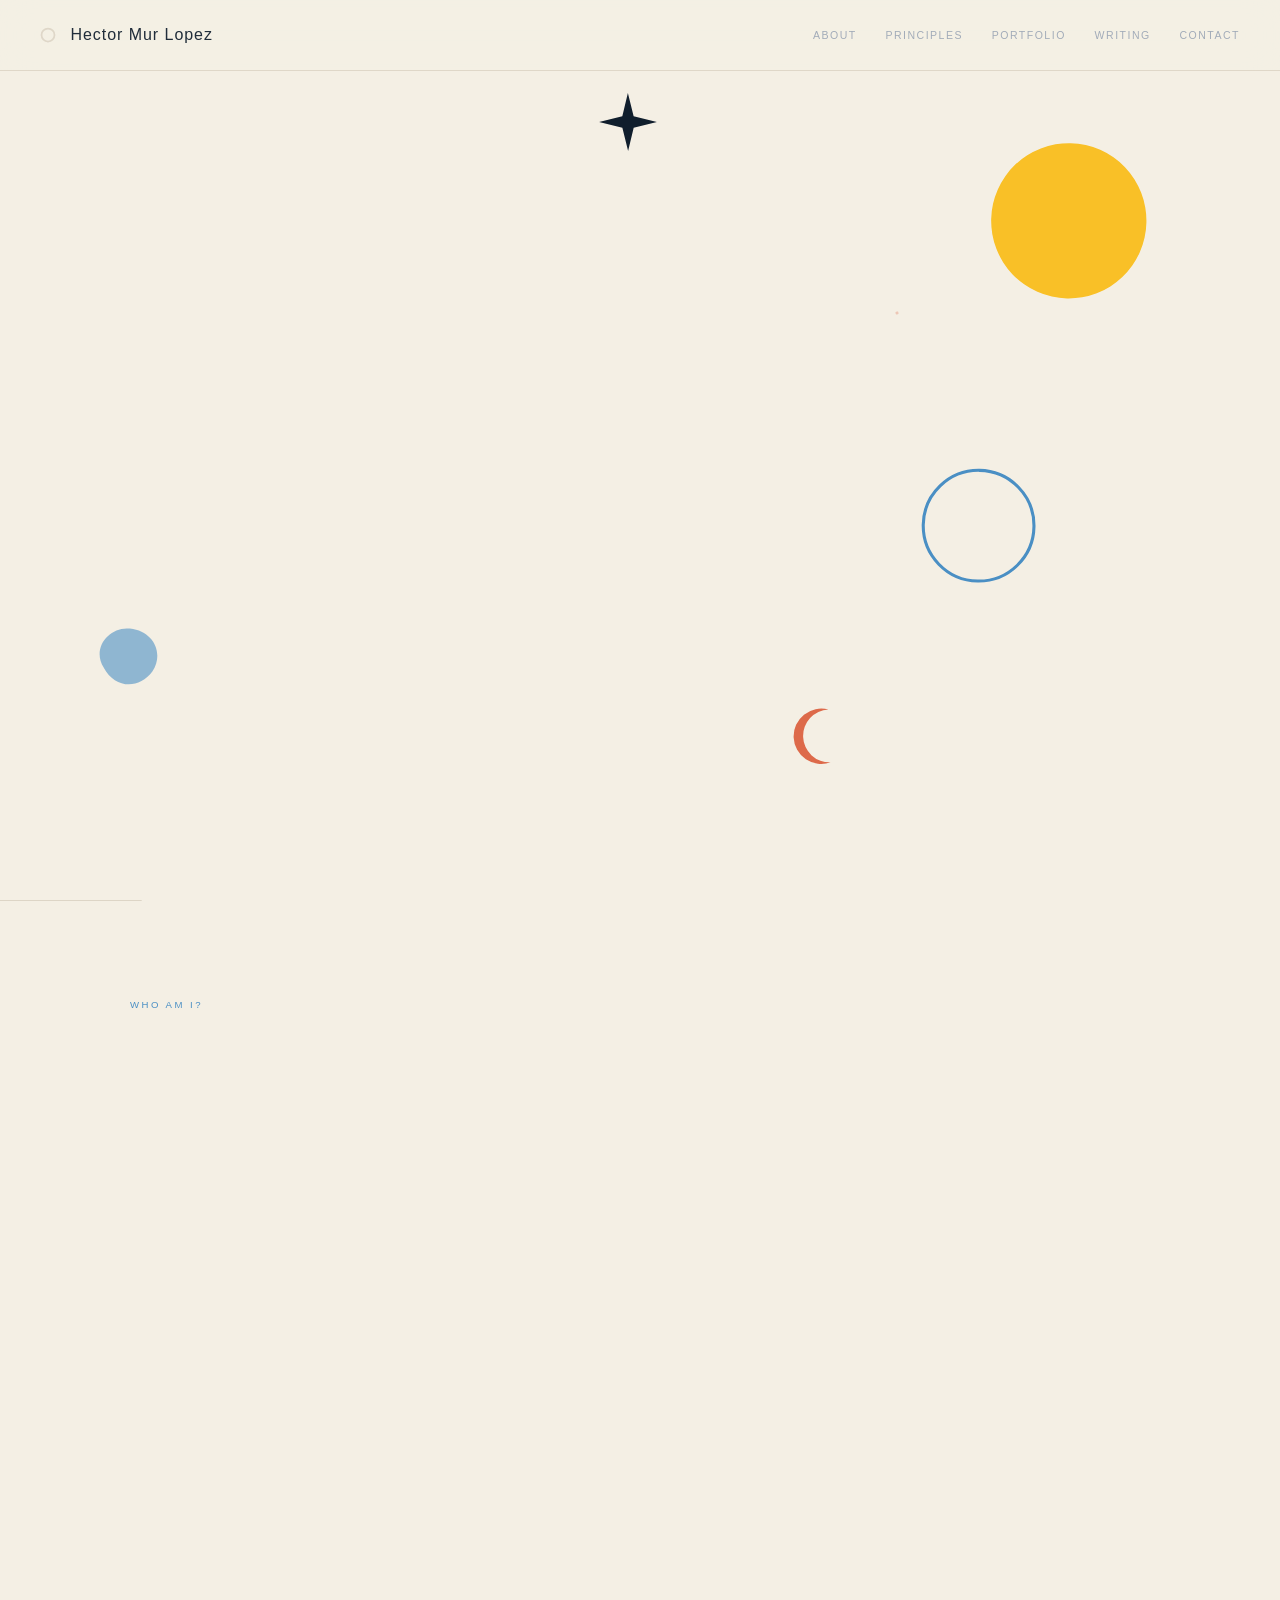
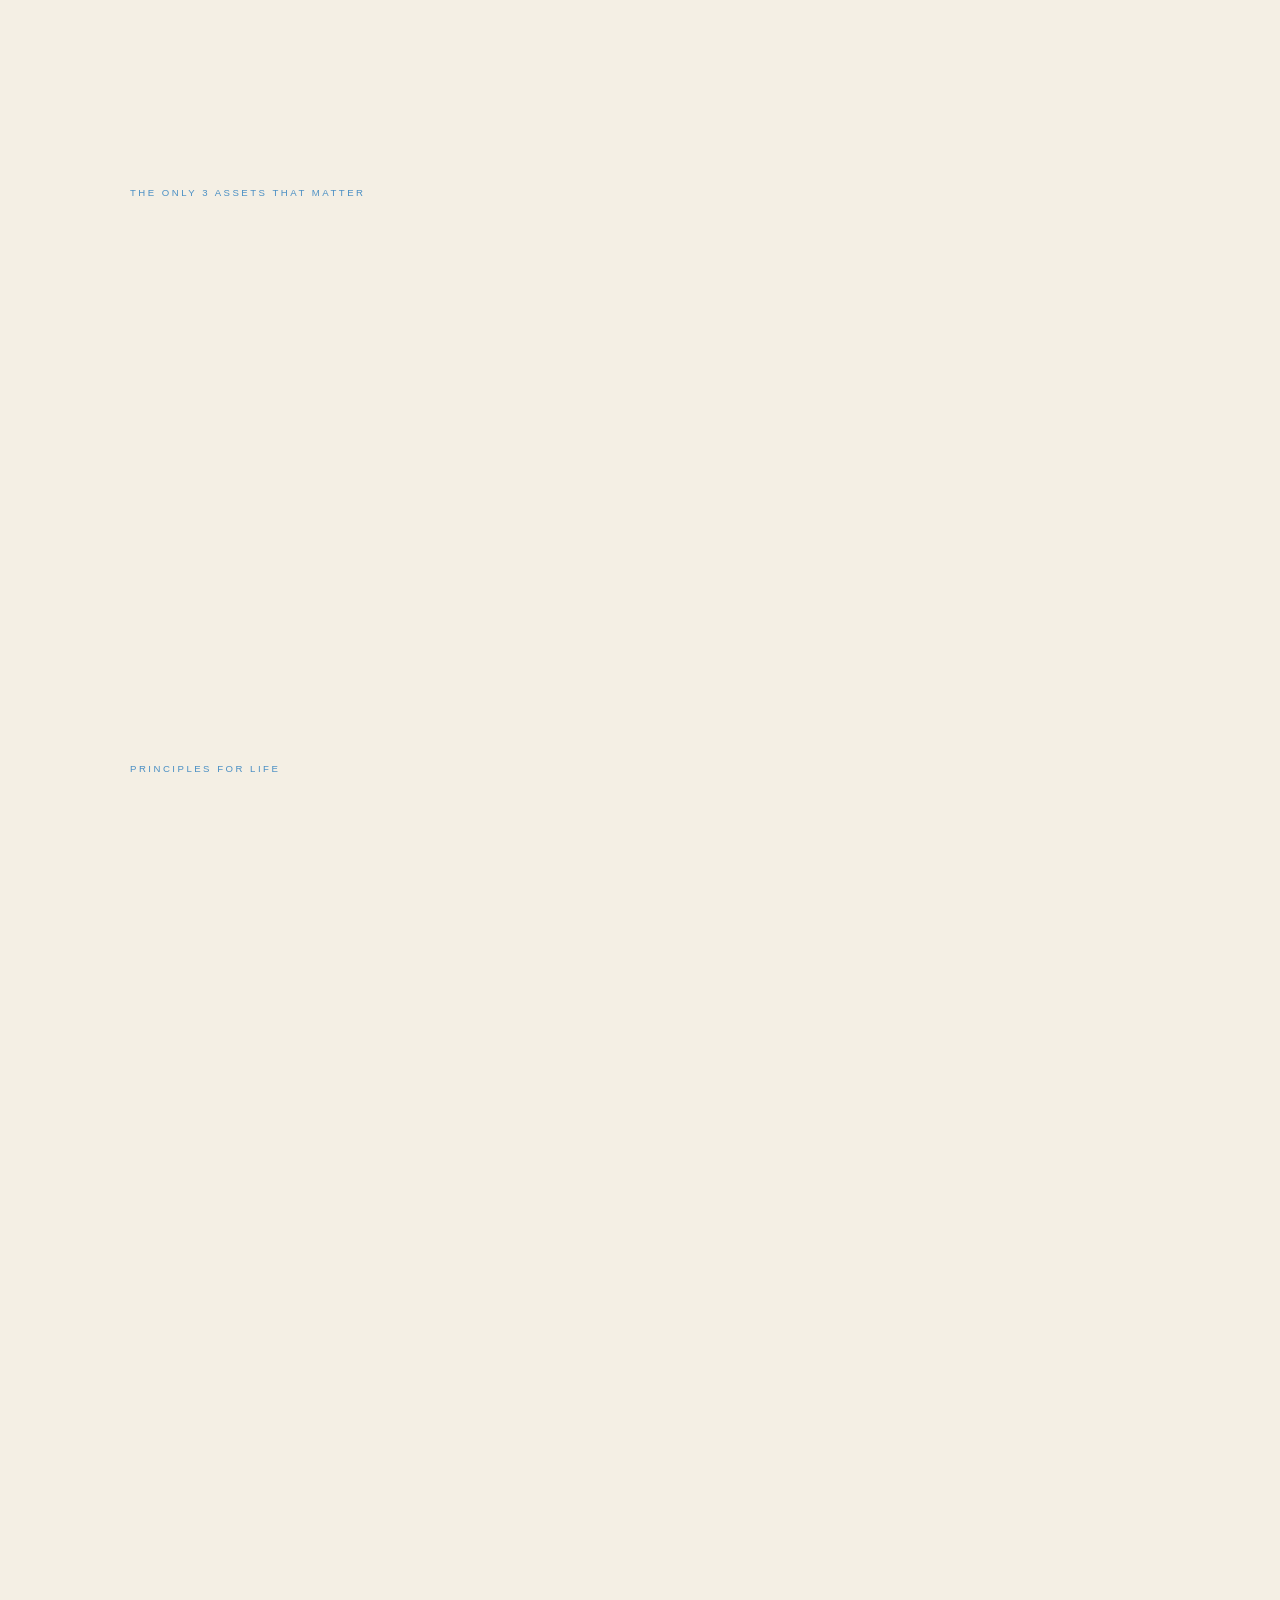
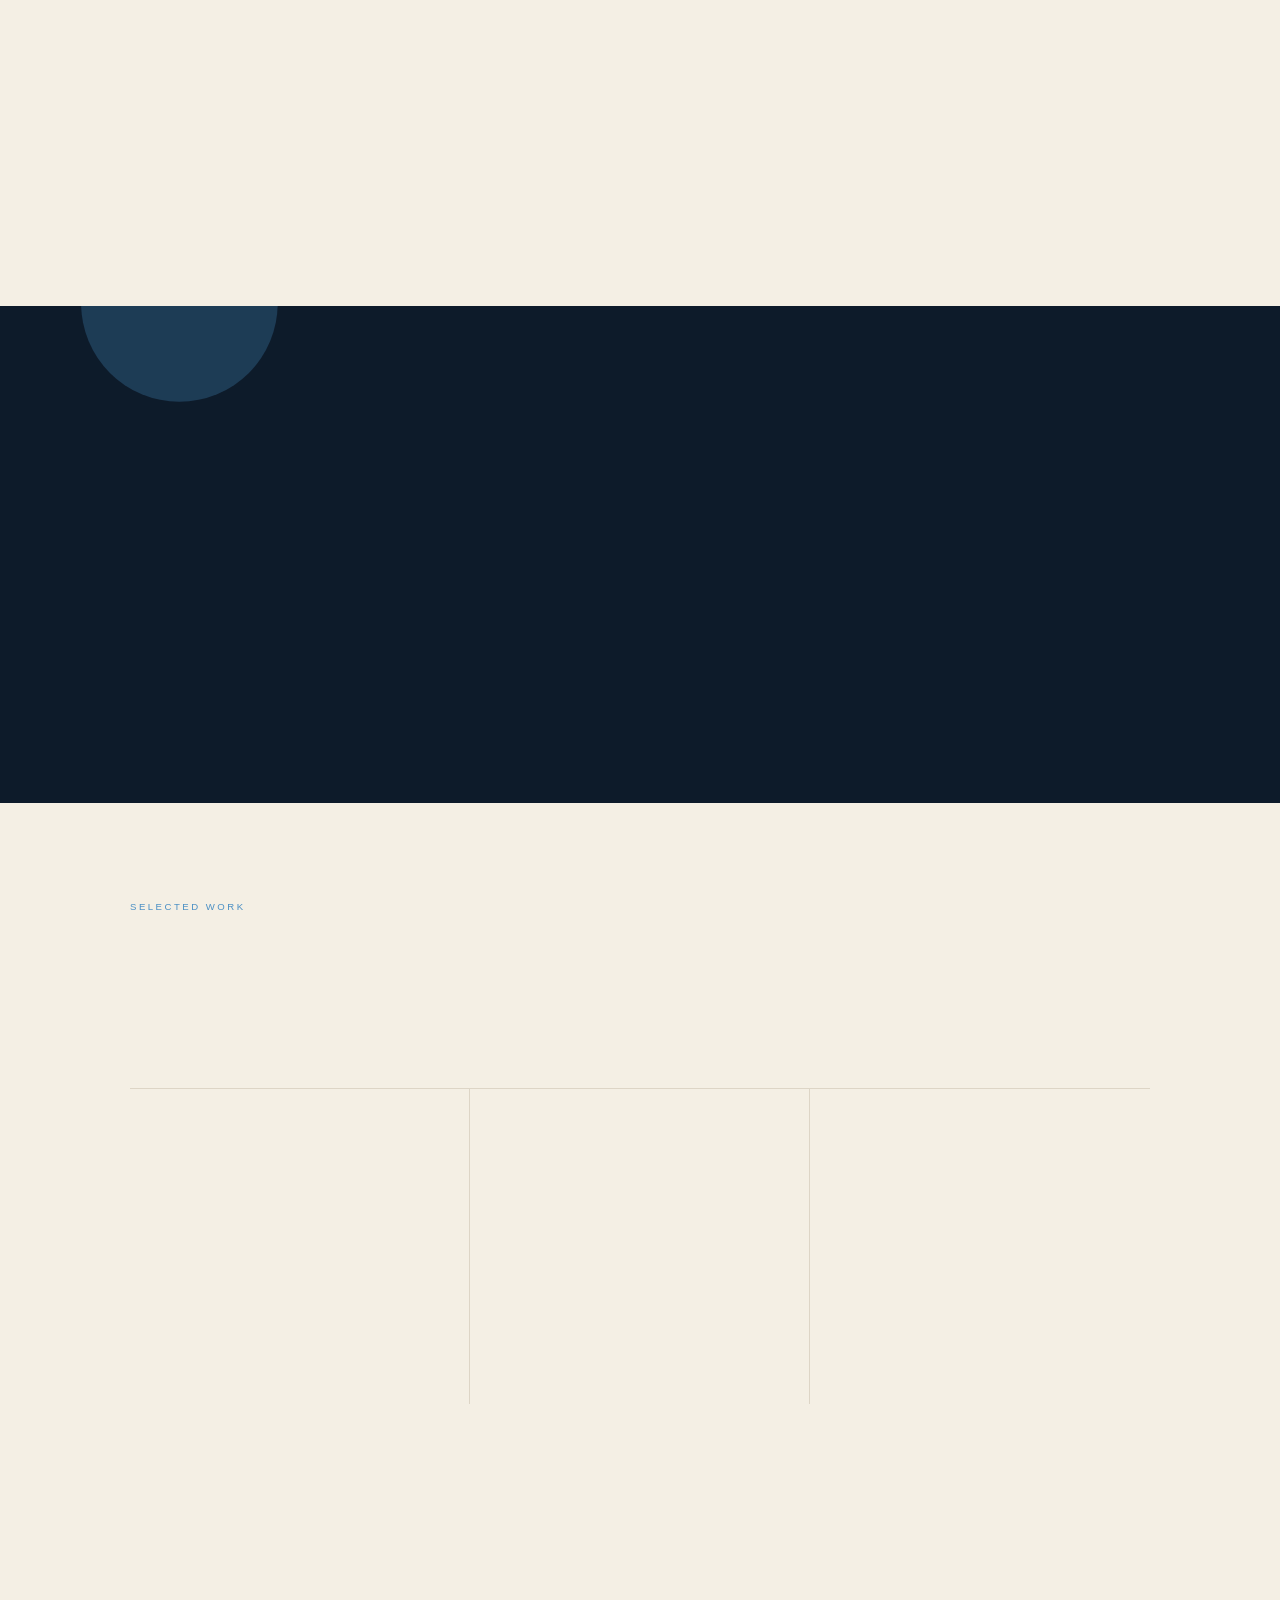
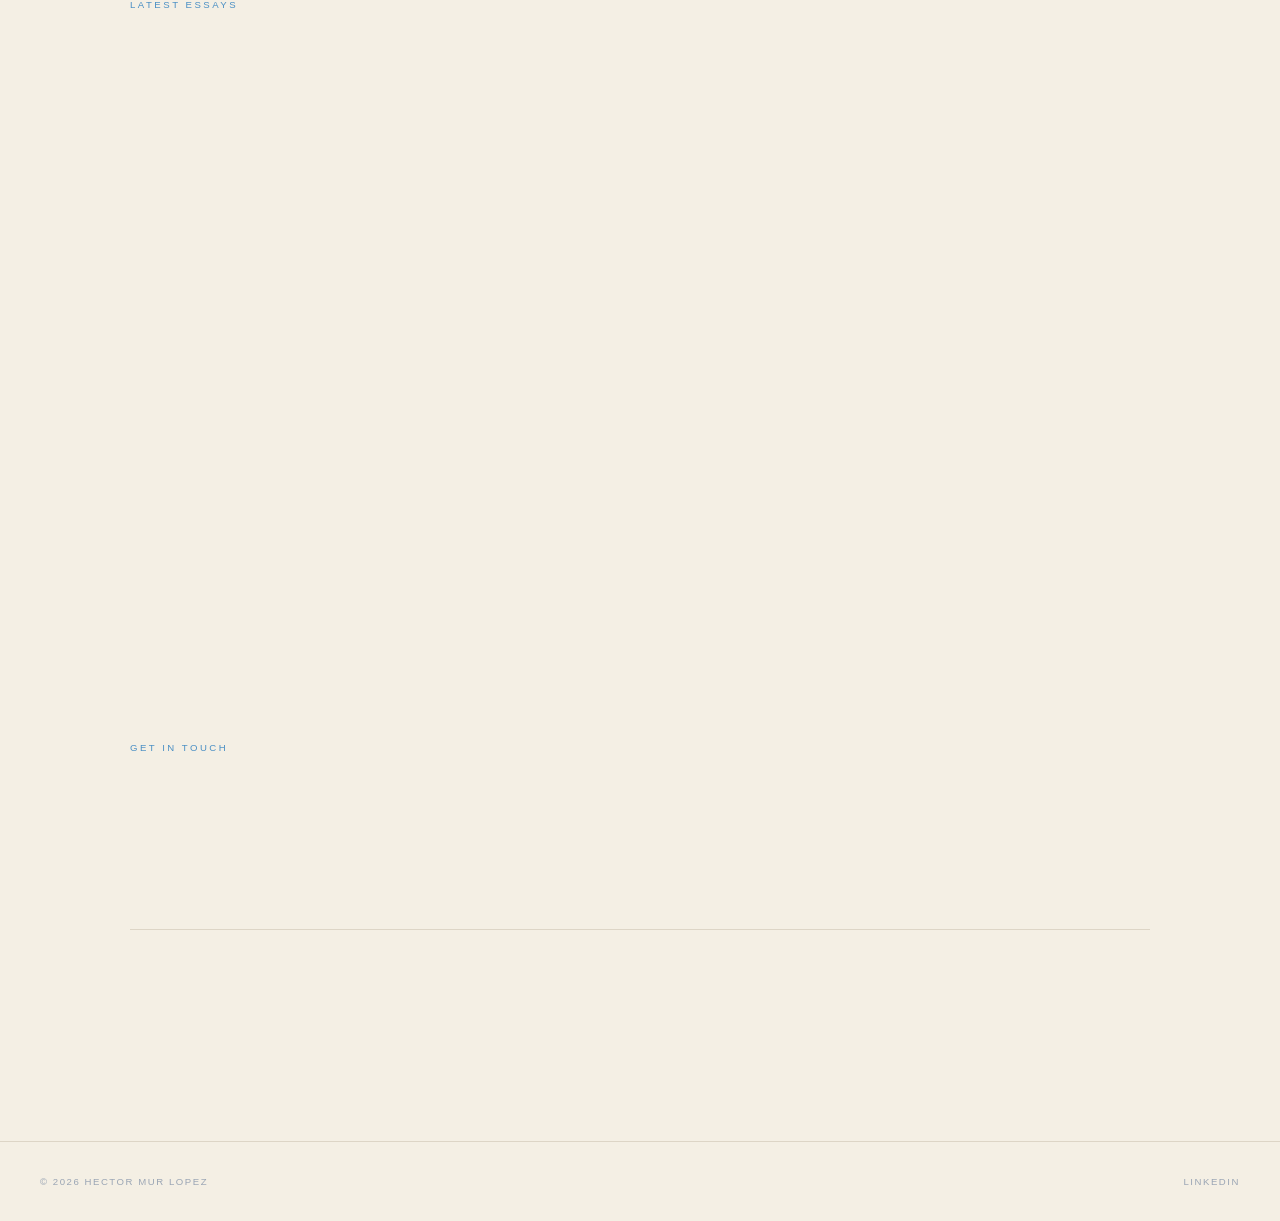
==== commit 426d3a82: "Vendor anime.js 4.5.0 and add bold/calm animation system - Self-host anime.js v4.5.0 ESM bundle + MI" ====
--- a/index.html
+++ b/index.html
@@ -322,6 +322,8 @@
     <a href="https://www.linkedin.com/in/hector-mur-lopez/" target="_blank" rel="noopener">LinkedIn</a>
   </footer>
 
+  <script type="module" src="/js/main.js"></script>
+
   <!-- GoatCounter analytics (privacy-friendly) -->
   <script data-goatcounter="https://hmurlopez.goatcounter.com/count" async src="https://gc.zgo.at/count.js"></script>
 
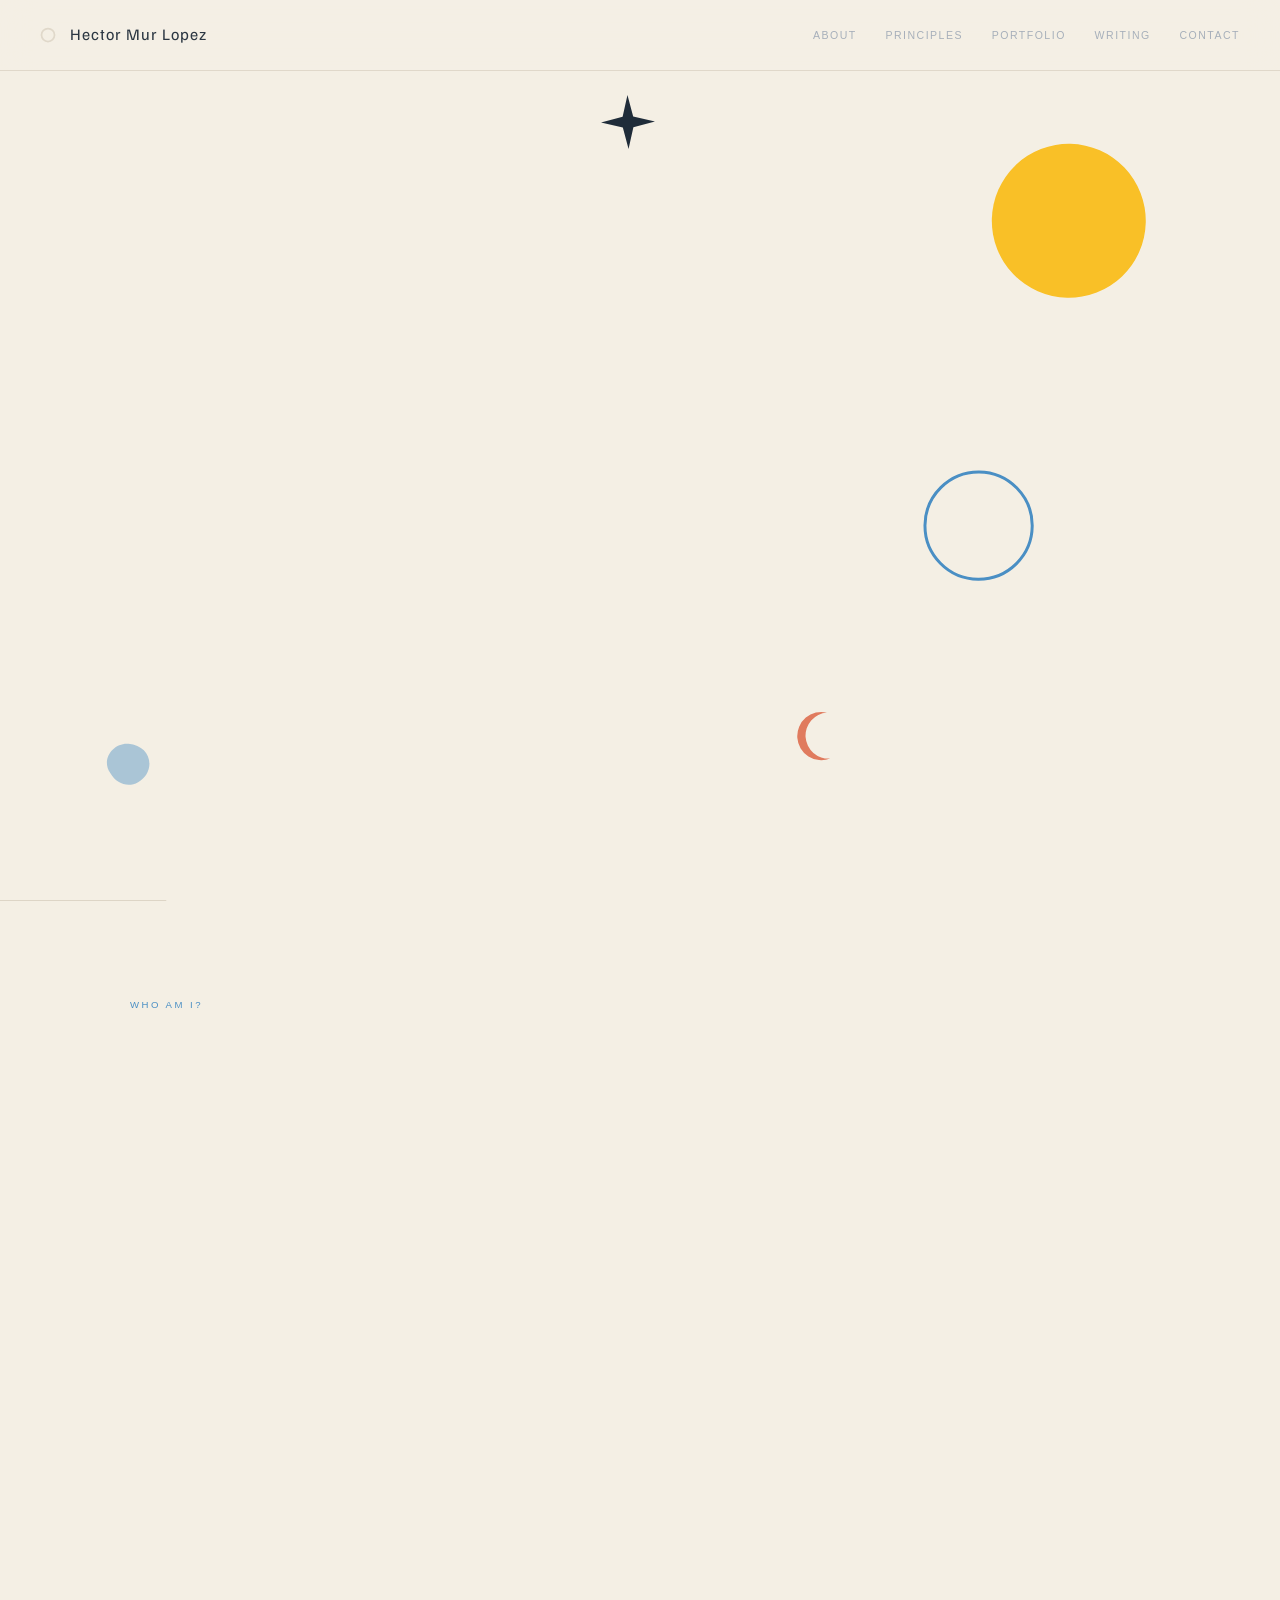
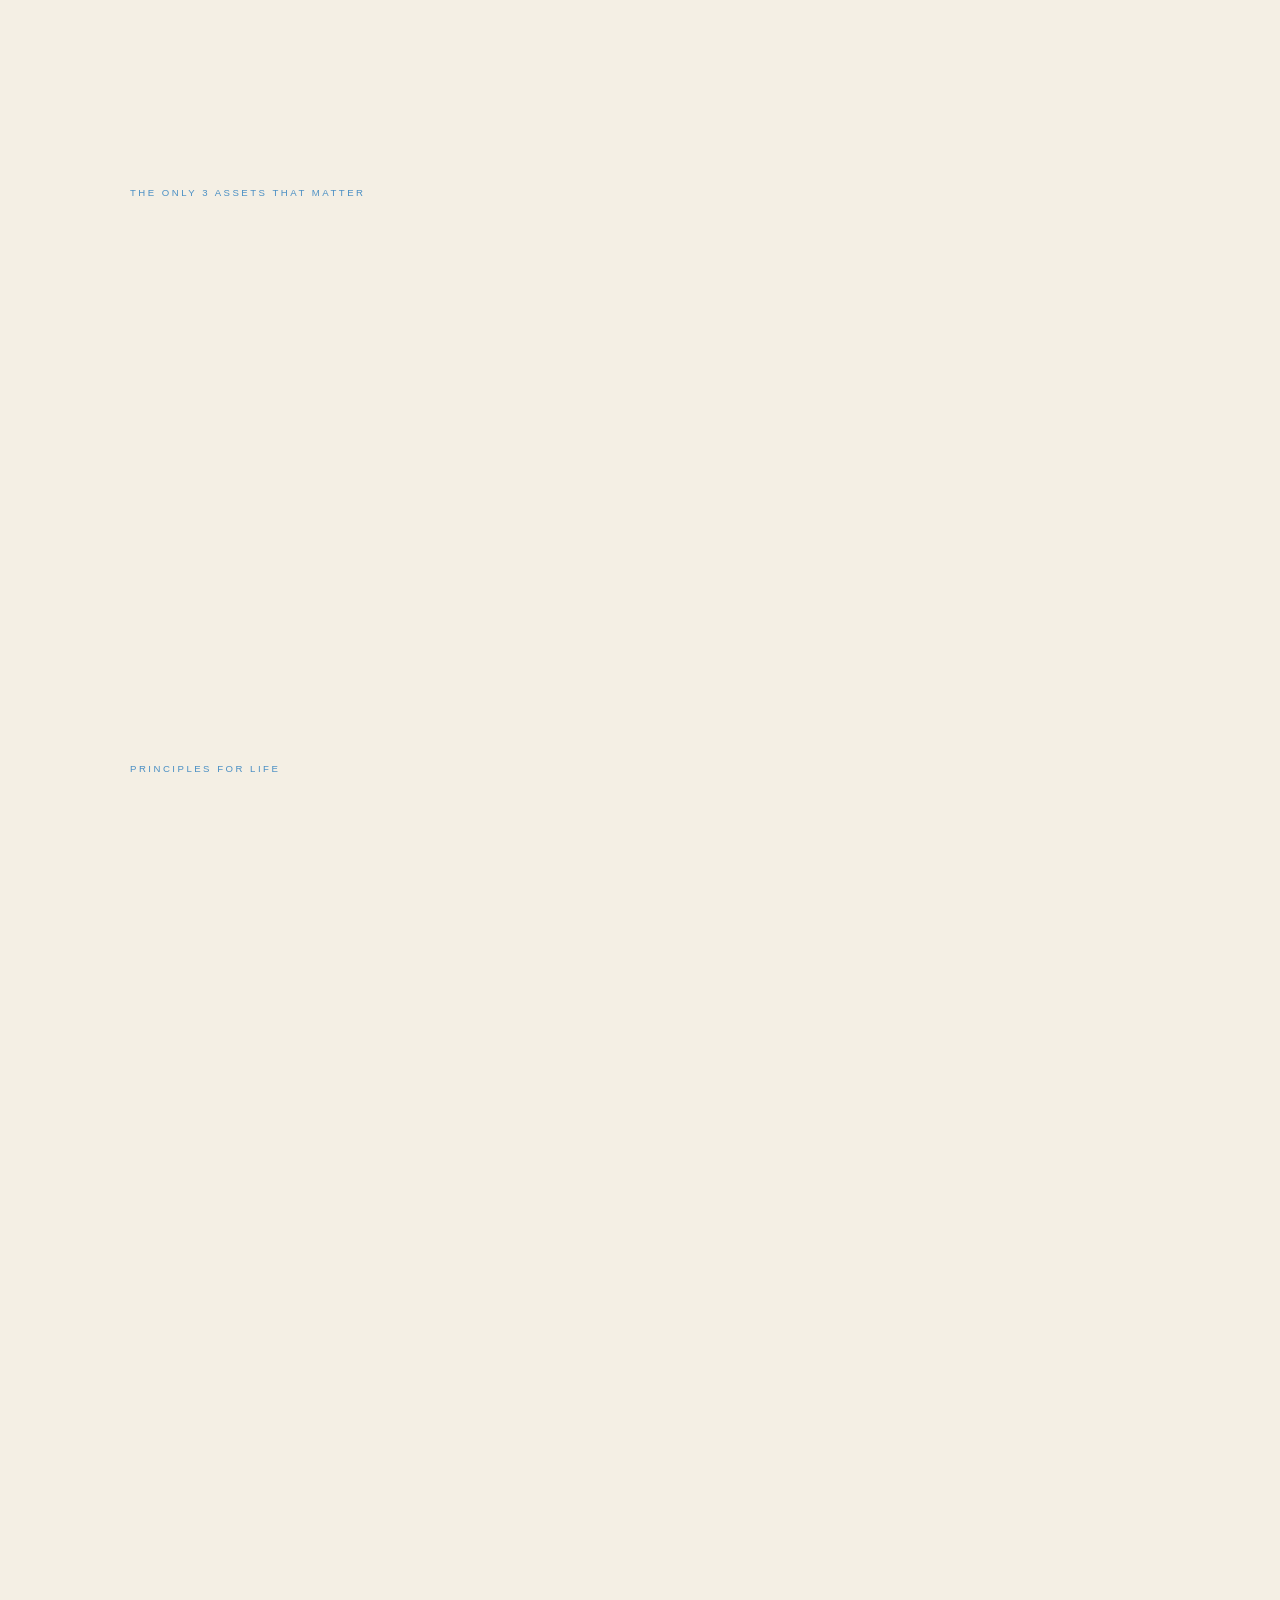
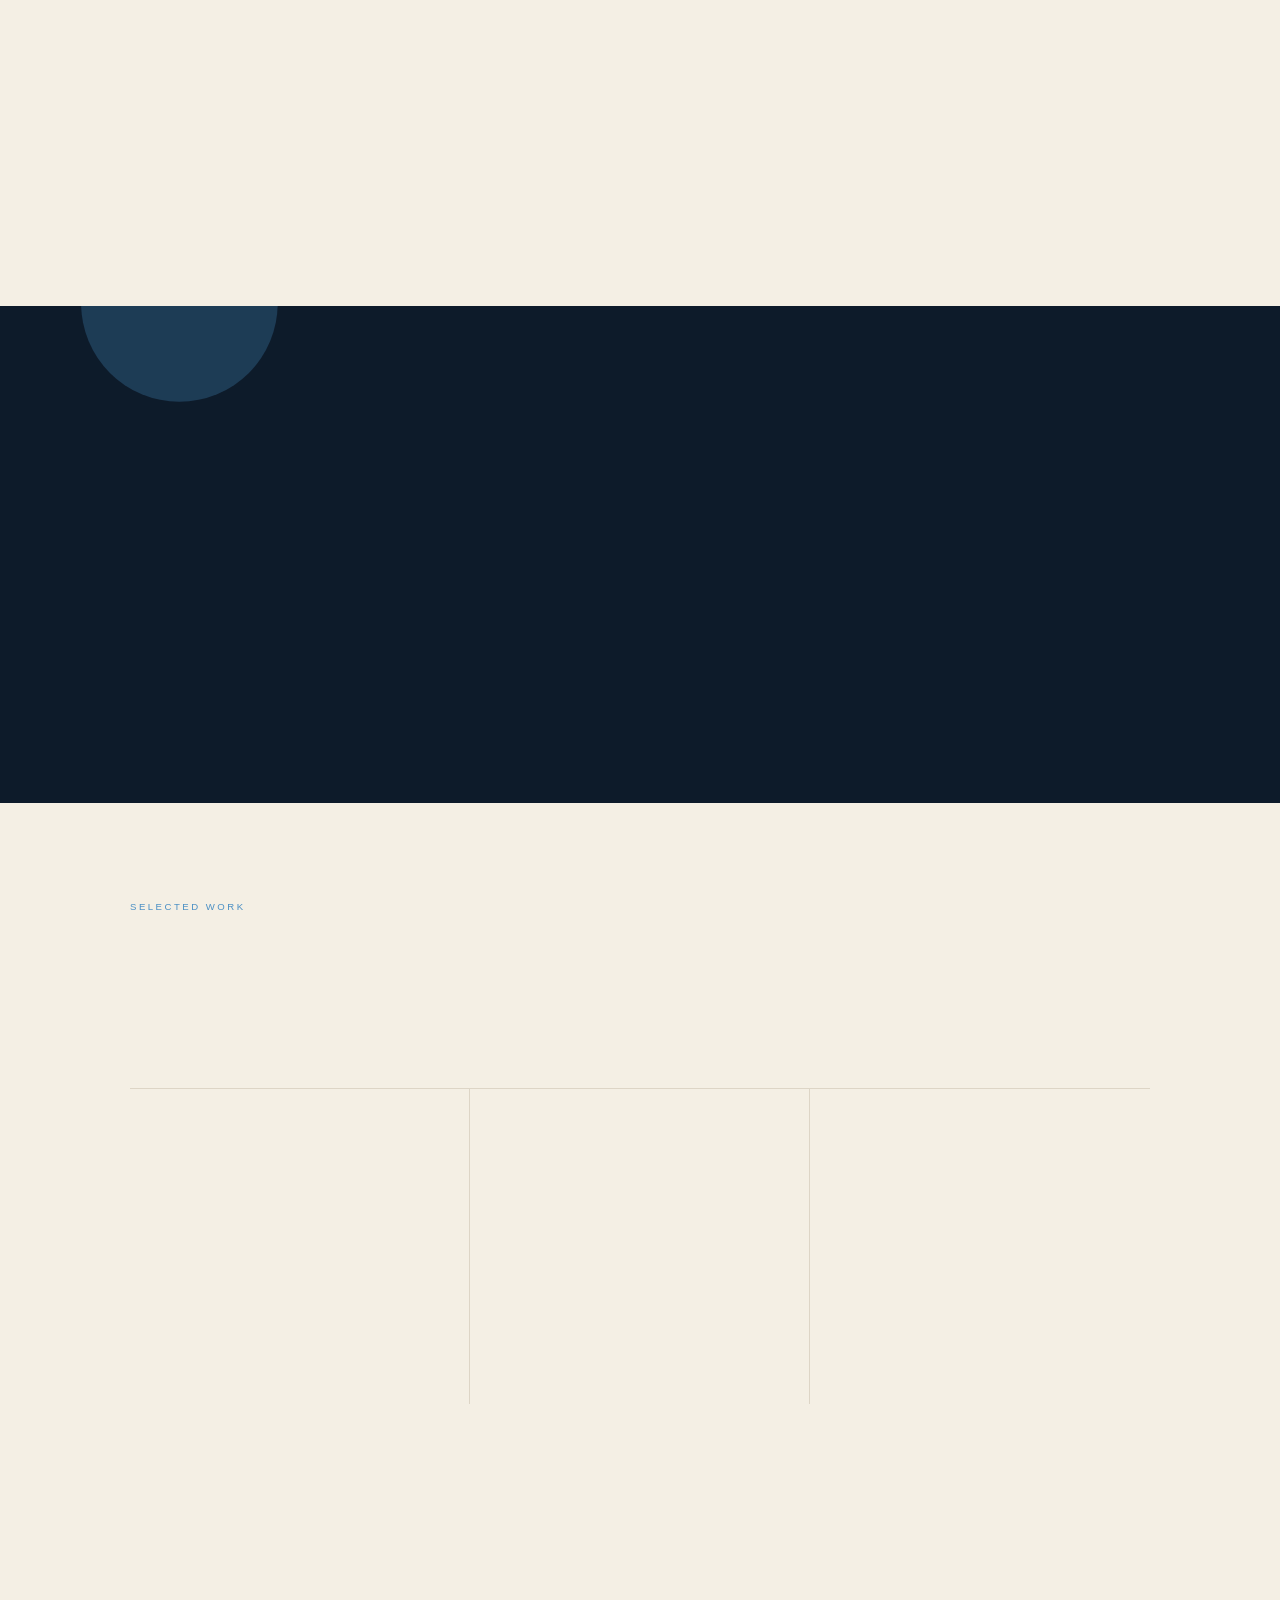
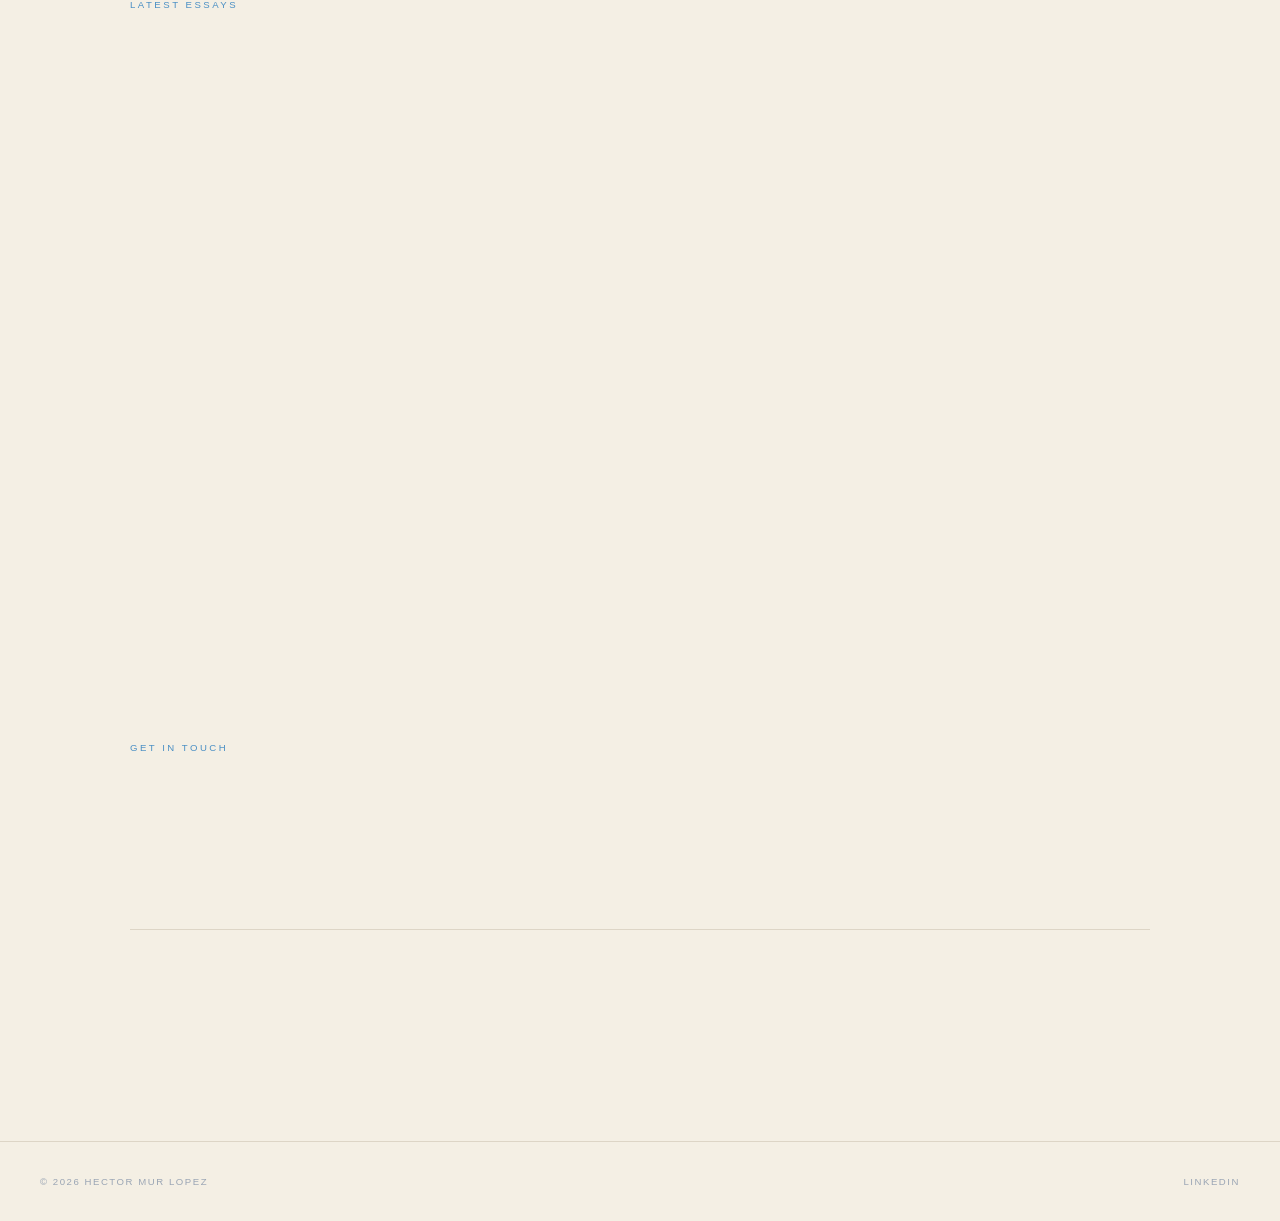
==== commit 8e83ad10: "Fix broken webfont, mobile overflow, and anchor offsets - The committed coolvetica.woff/.woff2 were " ====
--- a/index.html
+++ b/index.html
@@ -7,7 +7,7 @@
   <meta name="description" content="Hector Mur Lopez — writer and builder. Essays and frameworks on skills, knowledge, and health: how ordinary people create extraordinary lives."/>
   <title>Hector Mur Lopez</title>
   <link rel="icon" type="image/svg+xml" href="/icon.svg"/>
-  <link rel="preload" href="/fonts/coolvetica.woff2" as="font" type="font/woff2" crossorigin/>
+  <link rel="preload" href="/fonts/familjen-grotesk-latin-400-normal.woff2" as="font" type="font/woff2" crossorigin/>
   <link rel="stylesheet" href="/styles.css"/>
 
   <!-- Open Graph -->
--- a/styles.css
+++ b/styles.css
@@ -3,10 +3,13 @@
    Palette: Miró-inspired editorial
    ========================================================================== */
 
+/* Familjen Grotesk (SIL OFL, see /fonts/LICENSE) — warm rounded grotesque
+   in the spirit of the original Coolvetica branding. The previously
+   committed coolvetica.woff/.woff2 were corrupt (HTML pages, never loaded). */
 @font-face {
-  font-family: 'Coolvetica';
-  src: url('/fonts/coolvetica.woff2') format('woff2'),
-       url('/fonts/coolvetica.woff') format('woff');
+  font-family: 'Familjen Grotesk';
+  src: url('/fonts/familjen-grotesk-latin-400-normal.woff2') format('woff2'),
+       url('/fonts/familjen-grotesk-latin-400-normal.woff') format('woff');
   font-weight: normal;
   font-style: normal;
   font-display: swap;
@@ -23,10 +26,10 @@
   --mid:    #4e5a6a;   /* blue-toned mid */
   --light:  #9aa5b4;   /* muted blue-gray */
   --line:   #ddd5c6;   /* warm divider */
-  --display: 'Coolvetica', 'Helvetica Neue', sans-serif;
-}
-
-html { scroll-behavior: smooth; }
+  --display: 'Familjen Grotesk', 'Helvetica Neue', sans-serif;
+}
+
+html { scroll-behavior: smooth; overflow-x: clip; }
 
 @media (prefers-reduced-motion: reduce) {
   html { scroll-behavior: auto; }
@@ -217,7 +220,7 @@
   inset: 0;
   z-index: 0;
   pointer-events: none;
-  overflow: visible;
+  overflow: hidden;
 }
 
 .shape { position: absolute; pointer-events: none; }
@@ -226,7 +229,7 @@
 .shape-orbit    { top: 52%;  right: 14%;  width: clamp(70px, 9vw, 130px);   height: auto; }
 .shape-star     { top: 10%;  left: 46%;   width: clamp(36px, 5vw, 64px);    height: auto; }
 .shape-crescent { bottom: 14%; right: 30%; width: clamp(40px, 6vw, 76px);   height: auto; }
-.shape-blob     { bottom: 20%; left: -3%;  width: clamp(80px, 11vw, 150px); height: auto; }
+.shape-blob     { bottom: 8%; left: -3%;  width: clamp(80px, 11vw, 150px); height: auto; }
 .shape-dot      { top: 34%;  right: 26%;  width: 14px; height: 14px; }
 .shape-squiggle { top: 70%;  left: 34%;   width: clamp(70px, 10vw, 140px);  height: auto; }
 
@@ -263,6 +266,9 @@
   padding: 6rem 2.5rem;
   position: relative;
 }
+
+/* Anchored sections stop below the fixed nav */
+.section, .statement { scroll-margin-top: 4.2rem; }
 
 .section-title {
   font-family: var(--display);
@@ -819,14 +825,18 @@
 }
 
 @media (max-width: 640px) {
-  nav { padding: 1.2rem 1.5rem; }
-  .nav-links { gap: 0.9rem; }
-  .nav-links a { font-size: 0.55rem; letter-spacing: 0.1em; }
+  nav { padding: 1.1rem 1rem; }
+  .nav-name { font-size: 0.85rem; }
+  .nav-progress { display: none; }
+  .nav-progress.active { display: none; }
+  .nav-links { gap: 0.7rem; }
+  .nav-links a { font-size: 0.52rem; letter-spacing: 0.08em; }
   /* Keep the nav on one line on small screens; Principles stays reachable by scroll */
   .nav-links .nav-optional { display: none; }
 
   .section { padding: 5rem 1.5rem; }
   .hero { padding: 8rem 1.5rem 4rem; }
+  .hero h1 { font-size: clamp(2.7rem, 9vw, 8rem); }
 
   /* Quieter hero constellation on small screens */
   .shape-orbit, .shape-squiggle, .shape-dot { display: none; }
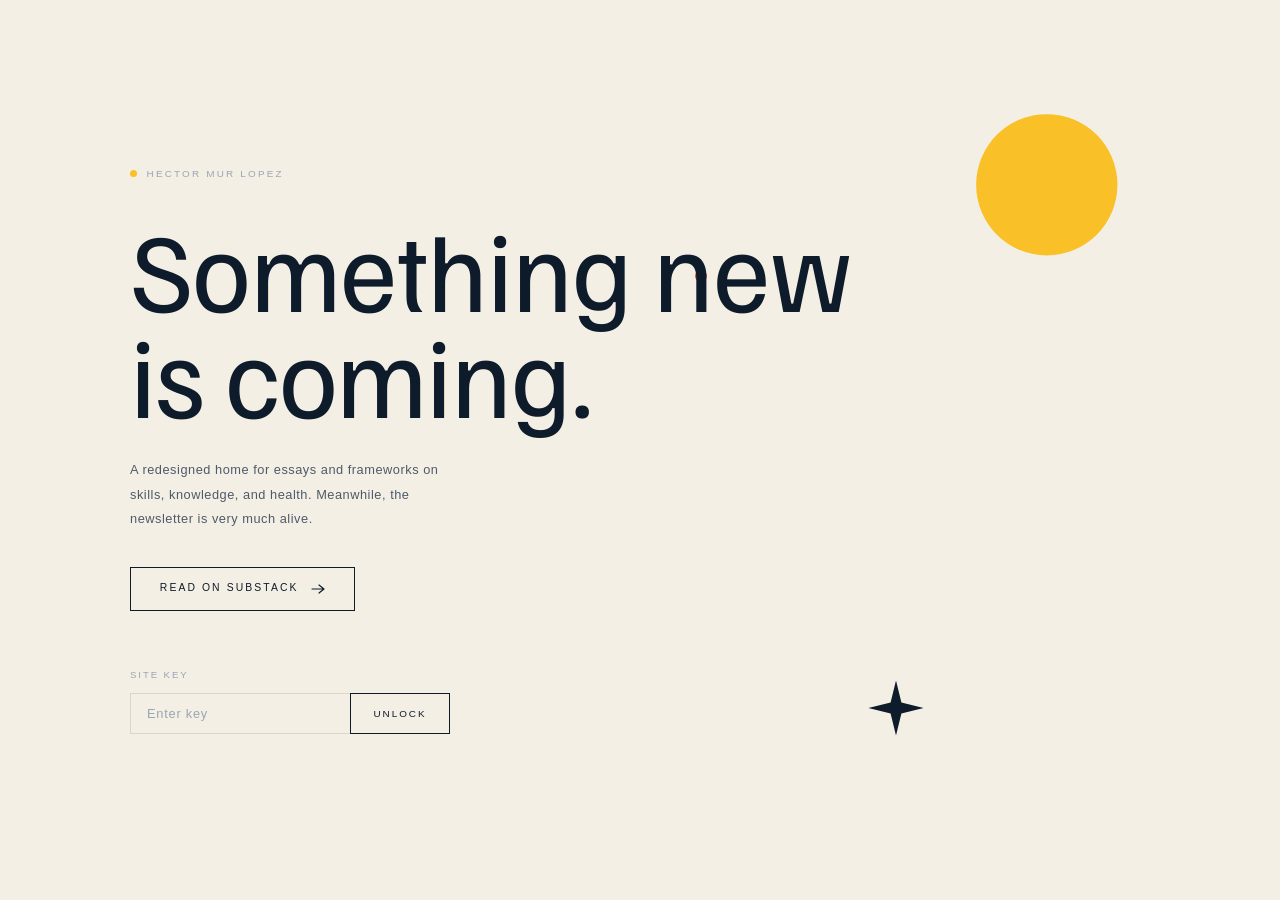
==== commit f7f3033c: "Add temporary coming-soon gate with site key Visitors see a Miró-styled coming-soon screen with a ne" ====
--- a/index.html
+++ b/index.html
@@ -5,6 +5,8 @@
   <meta name="viewport" content="width=device-width, initial-scale=1.0"/>
   <meta http-equiv="Content-Security-Policy" content="default-src 'self'; script-src 'self' https://gc.zgo.at; connect-src 'self' https://hmurlopez.goatcounter.com; img-src 'self' data: https://hmurlopez.goatcounter.com; frame-src https://hectormurlopez.substack.com; style-src 'self'; font-src 'self'; base-uri 'none'; form-action 'none'"/>
   <meta name="description" content="Hector Mur Lopez — writer and builder. Essays and frameworks on skills, knowledge, and health: how ordinary people create extraordinary lives."/>
+  <!-- GATE: remove this noindex when the site launches publicly -->
+  <meta name="robots" content="noindex"/>
   <title>Hector Mur Lopez</title>
   <link rel="icon" type="image/svg+xml" href="/icon.svg"/>
   <link rel="preload" href="/fonts/familjen-grotesk-latin-400-normal.woff2" as="font" type="font/woff2" crossorigin/>
@@ -19,9 +21,45 @@
 </head>
 <body>
 
-  <a class="skip-link" href="#main">Skip to content</a>
-
-  <nav>
+  <!-- GATE: coming-soon screen. To launch the site publicly, delete this
+       whole #gate block and the noindex meta above — main.js boots the
+       full site automatically when no gate is present. -->
+  <div id="gate" class="gate">
+    <div class="gate-art" aria-hidden="true">
+      <svg class="gate-shape gate-sun" viewBox="0 0 100 100" focusable="false">
+        <circle cx="50" cy="50" r="46" fill="#f9c027"/>
+      </svg>
+      <svg class="gate-shape gate-star" viewBox="0 0 100 100" focusable="false">
+        <path d="M50 4 L59 41 L96 50 L59 59 L50 96 L41 59 L4 50 L41 41 Z" fill="#0d1b2a"/>
+      </svg>
+      <svg class="gate-shape gate-dot" viewBox="0 0 14 14" focusable="false">
+        <circle cx="7" cy="7" r="7" fill="#d94f2b"/>
+      </svg>
+    </div>
+    <div class="gate-content">
+      <p class="gate-tag">Hector Mur Lopez</p>
+      <h1 class="gate-title">Something new<br>is coming.</h1>
+      <p class="gate-sub">A redesigned home for essays and frameworks on skills, knowledge, and health. Meanwhile, the newsletter is very much alive.</p>
+      <a class="hero-cta" href="https://hectormurlopez.substack.com" target="_blank" rel="noopener">
+        Read on Substack
+        <svg width="14" height="10" viewBox="0 0 14 10" fill="none" aria-hidden="true" focusable="false">
+          <path d="M1 5h12M8 1l5 4-5 4" stroke="currentColor" stroke-width="1.2" stroke-linecap="round" stroke-linejoin="round"/>
+        </svg>
+      </a>
+      <form class="gate-form" autocomplete="off">
+        <label class="gate-label" for="gate-key">Site key</label>
+        <div class="gate-row">
+          <input class="gate-input" id="gate-key" type="password" name="key" placeholder="Enter key"/>
+          <button class="gate-btn" type="submit">Unlock</button>
+        </div>
+        <p class="gate-error" hidden>That's not it — check the key and try again.</p>
+      </form>
+    </div>
+  </div>
+
+  <a class="skip-link" href="#main" hidden>Skip to content</a>
+
+  <nav hidden>
     <div class="nav-left">
       <svg class="nav-progress" viewBox="0 0 32 32" aria-hidden="true" focusable="false">
         <circle cx="16" cy="16" r="13" fill="none" stroke="#ddd5c6" stroke-width="3.5"/>
@@ -38,7 +76,7 @@
     </ul>
   </nav>
 
-  <main id="main">
+  <main id="main" hidden>
 
   <!-- HERO -->
   <header class="hero">
@@ -317,7 +355,7 @@
 
   </main>
 
-  <footer>
+  <footer hidden>
     <span>&copy; 2026 Hector Mur Lopez</span>
     <a href="https://www.linkedin.com/in/hector-mur-lopez/" target="_blank" rel="noopener">LinkedIn</a>
   </footer>
--- a/styles.css
+++ b/styles.css
@@ -67,6 +67,121 @@
   overflow-x: hidden;
 }
 
+/* Belt-and-braces: some elements set their own display, which would
+   otherwise defeat the hidden attribute used by the coming-soon gate */
+[hidden] { display: none !important; }
+
+/* ==========================================================================
+   COMING-SOON GATE (temporary — removed at launch)
+   ========================================================================== */
+
+.gate {
+  position: relative;
+  min-height: 100vh;
+  display: flex;
+  flex-direction: column;
+  justify-content: center;
+  padding: 4rem 2.5rem;
+  max-width: 1100px;
+  margin: 0 auto;
+  overflow: hidden;
+}
+
+.gate-content { position: relative; z-index: 1; }
+
+.gate-art { position: absolute; inset: 0; z-index: 0; pointer-events: none; }
+
+.gate-shape { position: absolute; }
+.gate-sun  { top: 12%; right: 6%;  width: clamp(90px, 12vw, 160px); height: auto; }
+.gate-star { bottom: 18%; right: 24%; width: clamp(34px, 5vw, 60px); height: auto; }
+.gate-dot  { top: 30%; left: 55%; width: 12px; height: 12px; }
+
+.gate-tag {
+  display: flex;
+  align-items: center;
+  gap: 0.6rem;
+  font-size: 0.62rem;
+  letter-spacing: 0.22em;
+  text-transform: uppercase;
+  color: var(--light);
+  margin-bottom: 2rem;
+}
+
+.gate-tag::before {
+  content: '';
+  display: inline-block;
+  width: 7px;
+  height: 7px;
+  background: var(--accent);
+  border-radius: 50%;
+}
+
+.gate-title {
+  font-family: var(--display);
+  font-size: clamp(3rem, 9vw, 7rem);
+  font-weight: normal;
+  line-height: 0.95;
+  letter-spacing: -0.01em;
+  margin-bottom: 2rem;
+}
+
+.gate-sub {
+  font-size: 0.8rem;
+  color: var(--mid);
+  line-height: 1.9;
+  max-width: 44ch;
+  margin-bottom: 2.2rem;
+}
+
+.gate-form { margin-top: 3.5rem; max-width: 320px; }
+
+.gate-label {
+  display: block;
+  font-size: 0.6rem;
+  letter-spacing: 0.2em;
+  text-transform: uppercase;
+  color: var(--light);
+  margin-bottom: 0.7rem;
+}
+
+.gate-row { display: flex; }
+
+.gate-input {
+  flex: 1;
+  min-width: 0;
+  padding: 0.75rem 1rem;
+  font-size: 0.8rem;
+  font-family: inherit;
+  letter-spacing: 0.06em;
+  color: var(--ink);
+  background: transparent;
+  border: 1px solid var(--line);
+  border-right: none;
+}
+
+.gate-input::placeholder { color: var(--light); }
+
+.gate-btn {
+  padding: 0.75rem 1.4rem;
+  font-size: 0.62rem;
+  font-family: inherit;
+  letter-spacing: 0.2em;
+  text-transform: uppercase;
+  color: var(--ink);
+  background: transparent;
+  border: 1px solid var(--ink);
+  cursor: pointer;
+  transition: background 0.25s, color 0.25s;
+}
+
+.gate-btn:hover { background: var(--ink); color: var(--bg); }
+
+.gate-error {
+  margin-top: 0.8rem;
+  font-size: 0.7rem;
+  color: var(--red);
+}
+
 /* ==========================================================================
    NAV
    ========================================================================== */
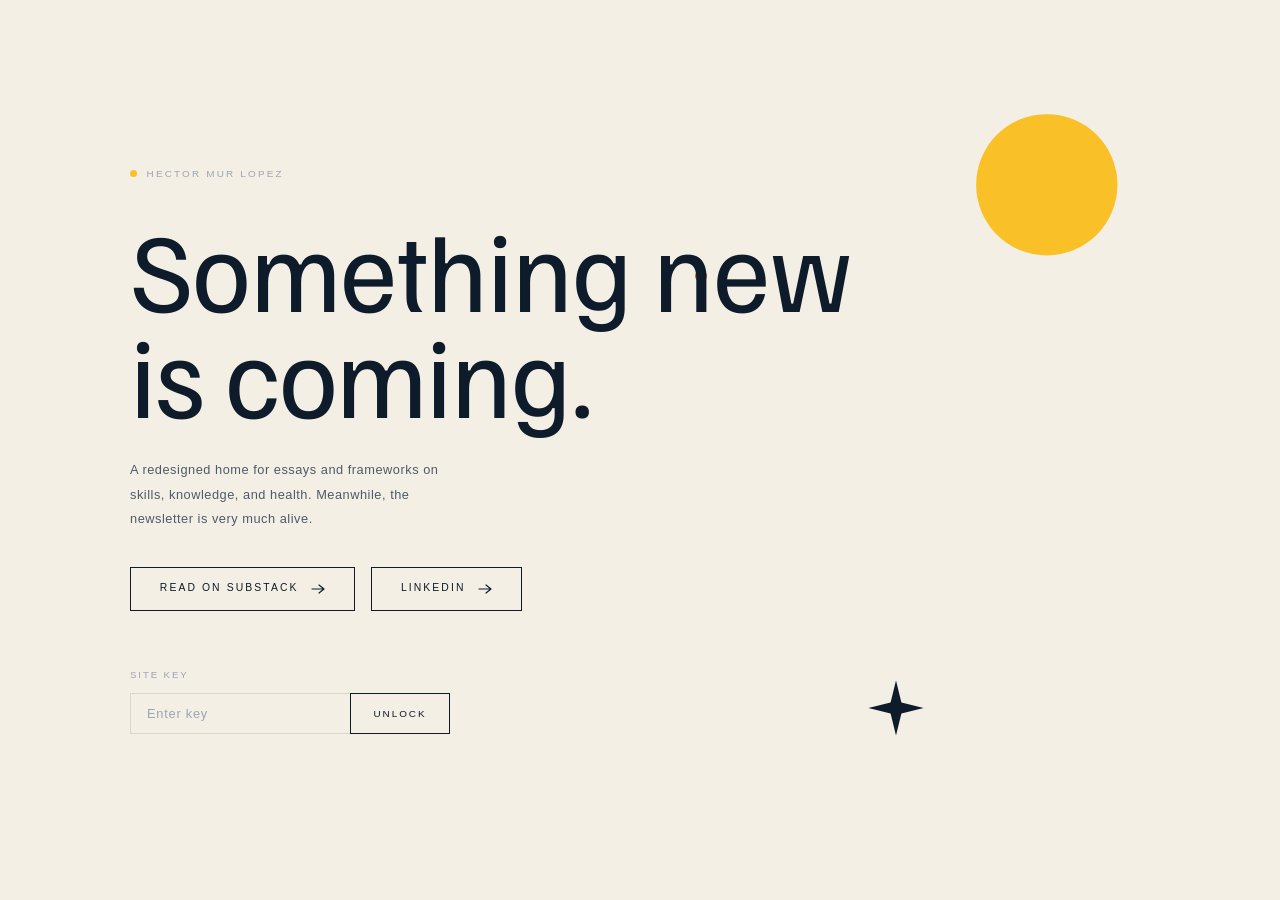
==== commit b89e890c: "Add LinkedIn link to coming-soon gate Co-Authored-By: Claude Fable 5 <noreply@anthropic.com> Claude-" ====
--- a/index.html
+++ b/index.html
@@ -40,12 +40,20 @@
       <p class="gate-tag">Hector Mur Lopez</p>
       <h1 class="gate-title">Something new<br>is coming.</h1>
       <p class="gate-sub">A redesigned home for essays and frameworks on skills, knowledge, and health. Meanwhile, the newsletter is very much alive.</p>
-      <a class="hero-cta" href="https://hectormurlopez.substack.com" target="_blank" rel="noopener">
-        Read on Substack
-        <svg width="14" height="10" viewBox="0 0 14 10" fill="none" aria-hidden="true" focusable="false">
-          <path d="M1 5h12M8 1l5 4-5 4" stroke="currentColor" stroke-width="1.2" stroke-linecap="round" stroke-linejoin="round"/>
-        </svg>
-      </a>
+      <div class="gate-links">
+        <a class="hero-cta" href="https://hectormurlopez.substack.com" target="_blank" rel="noopener">
+          Read on Substack
+          <svg width="14" height="10" viewBox="0 0 14 10" fill="none" aria-hidden="true" focusable="false">
+            <path d="M1 5h12M8 1l5 4-5 4" stroke="currentColor" stroke-width="1.2" stroke-linecap="round" stroke-linejoin="round"/>
+          </svg>
+        </a>
+        <a class="hero-cta" href="https://www.linkedin.com/in/hector-mur-lopez/" target="_blank" rel="noopener">
+          LinkedIn
+          <svg width="14" height="10" viewBox="0 0 14 10" fill="none" aria-hidden="true" focusable="false">
+            <path d="M1 5h12M8 1l5 4-5 4" stroke="currentColor" stroke-width="1.2" stroke-linecap="round" stroke-linejoin="round"/>
+          </svg>
+        </a>
+      </div>
       <form class="gate-form" autocomplete="off">
         <label class="gate-label" for="gate-key">Site key</label>
         <div class="gate-row">
--- a/styles.css
+++ b/styles.css
@@ -133,6 +133,8 @@
   margin-bottom: 2.2rem;
 }
 
+.gate-links { display: flex; gap: 1rem; flex-wrap: wrap; }
+
 .gate-form { margin-top: 3.5rem; max-width: 320px; }
 
 .gate-label {
